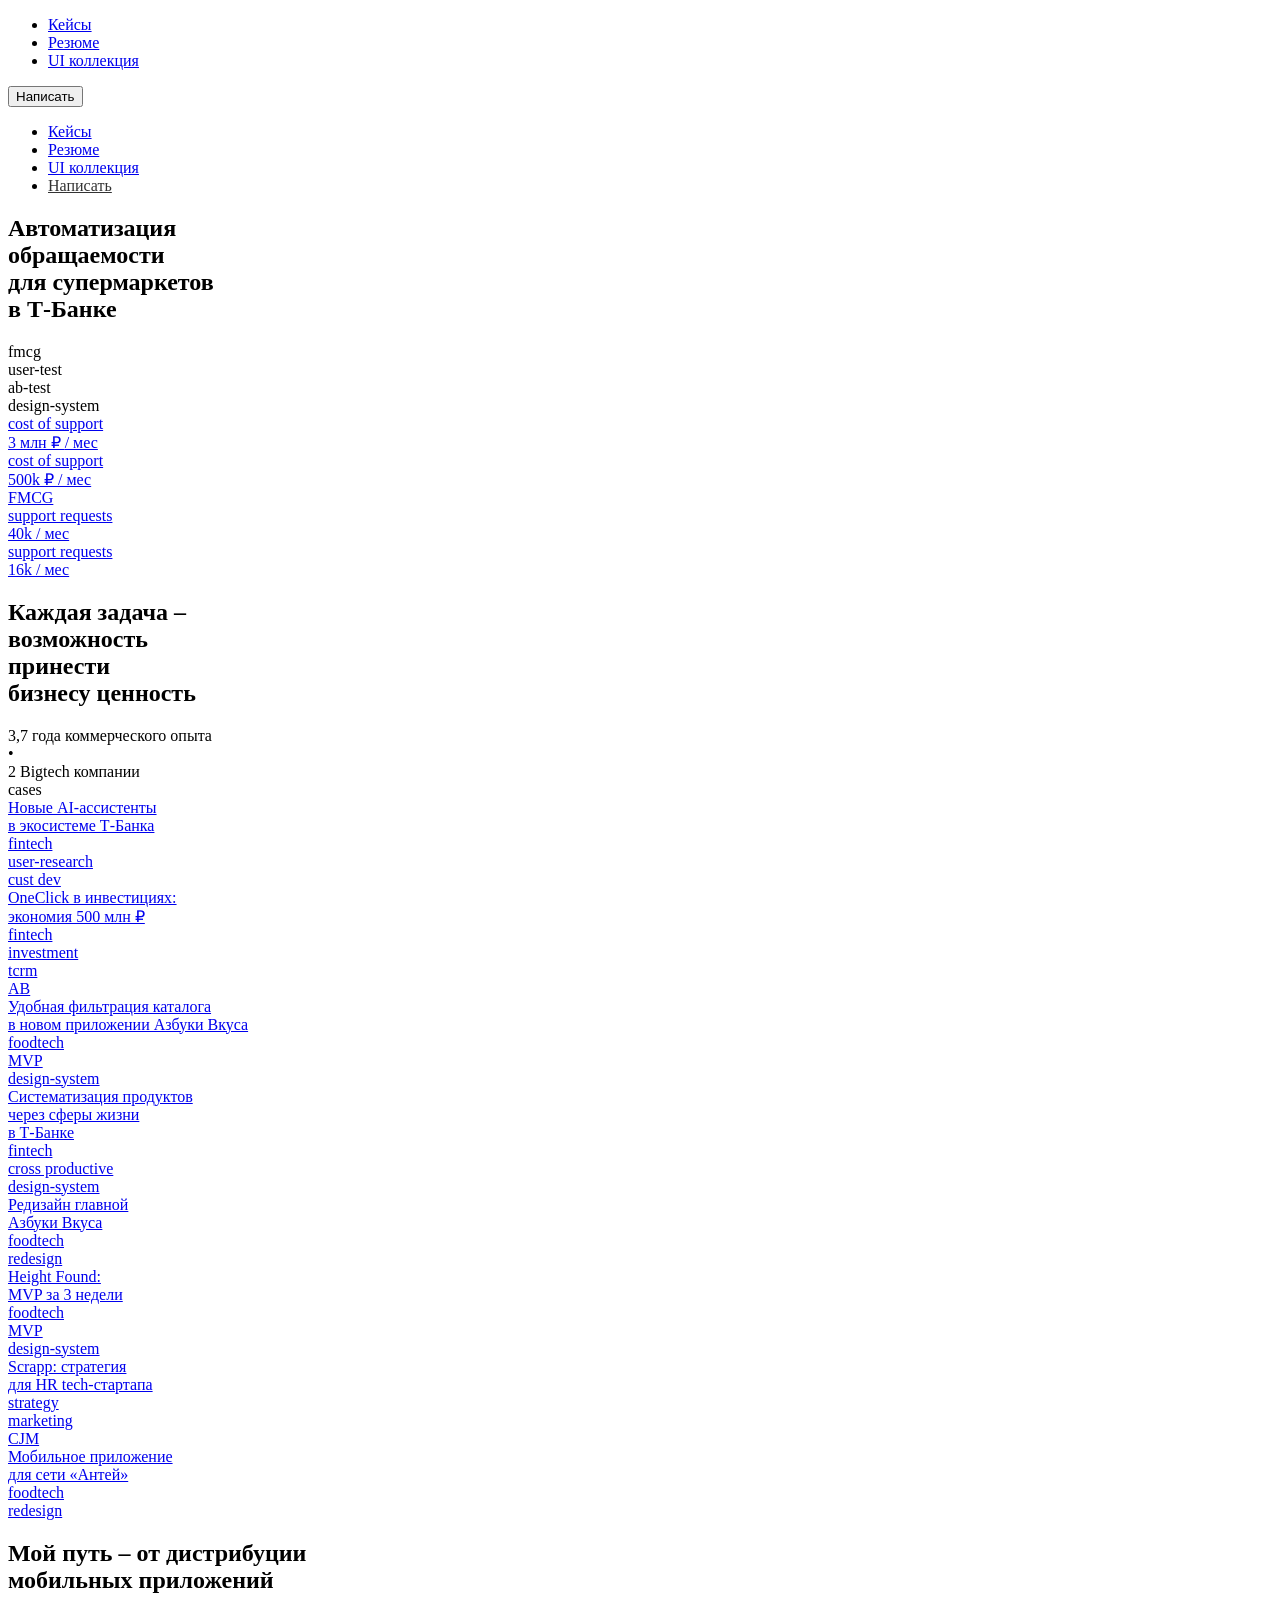
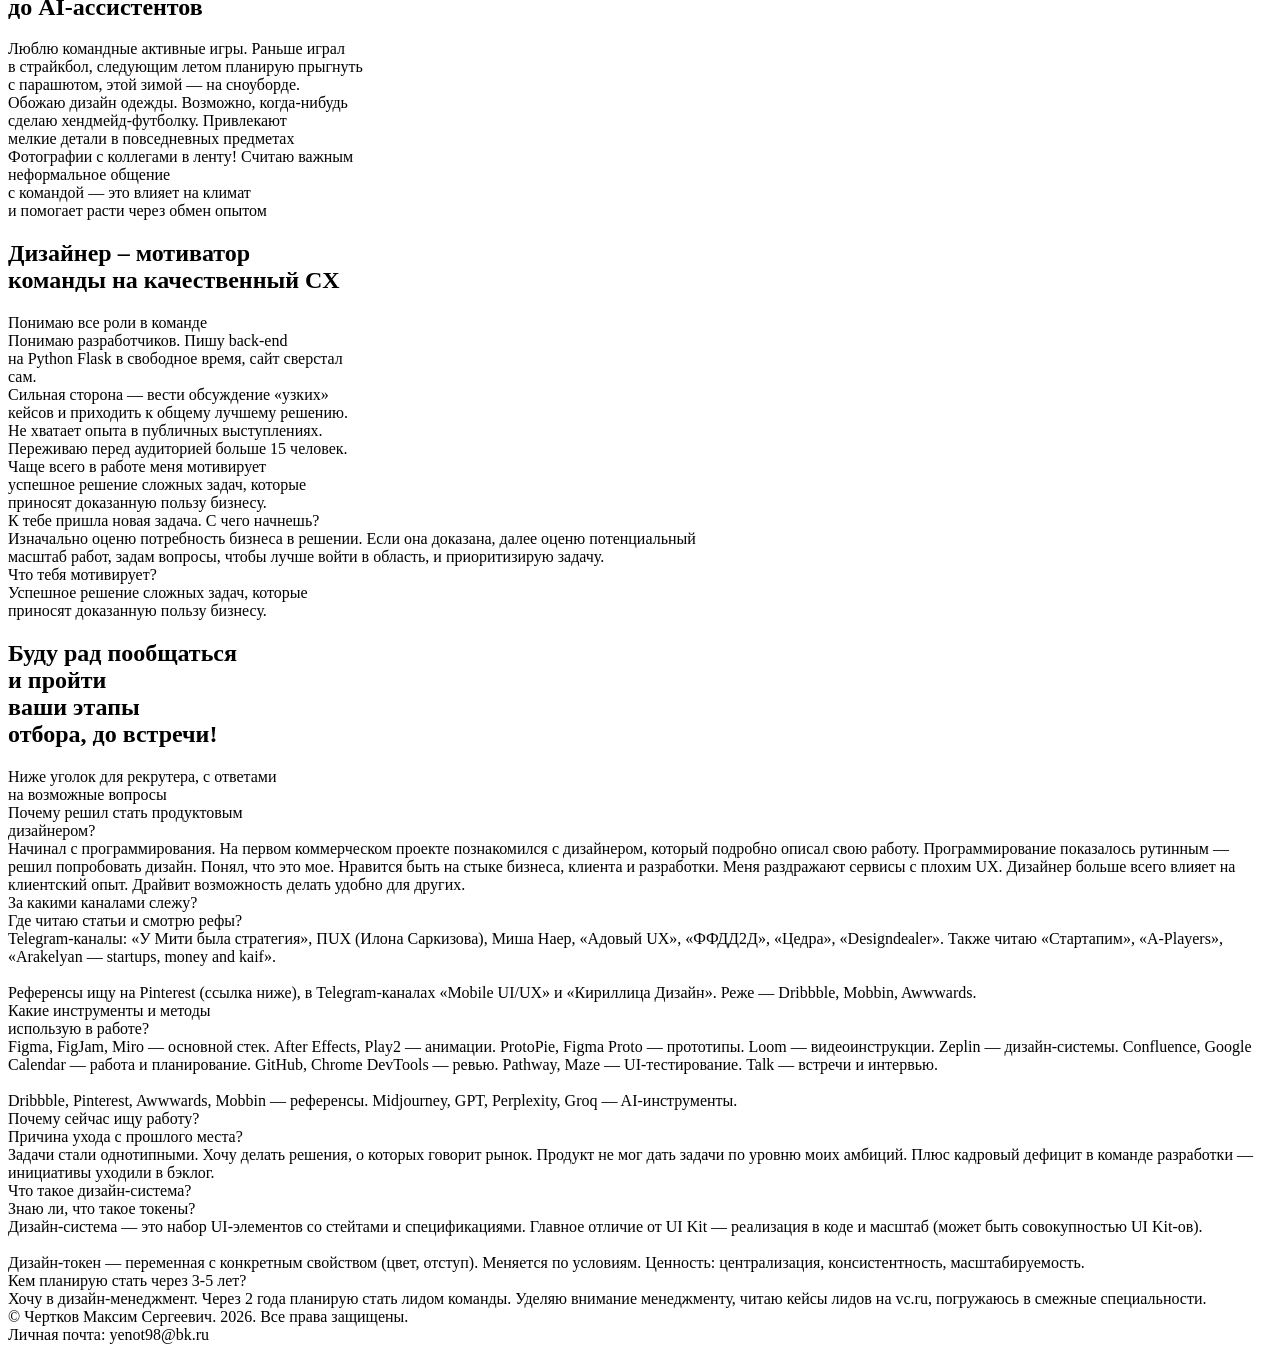
==== index.html @ efc28cff "Add index.html" ====
<!DOCTYPE html>
<html lang="ru">
<head>
    <meta charset="UTF-8" />
    <meta name="viewport" content="width=device-width, initial-scale=1.0">
    <meta http-equiv="X-UA-Compatible" content="IE=edge">
    
    <!-- Primary Meta Tags -->
    <title>Чертков Максим — Продуктовый дизайнер | Портфолио</title>
    <meta name="title" content="Чертков Максим — Продуктовый дизайнер | Портфолио">
    <meta name="description" content="Портфолио продуктового дизайнера Максима Черткова. 3,7 года опыта в Bigtech. Кейсы: автоматизация, AI-ассистенты, дизайн-системы.">
    <meta name="keywords" content="продуктовый дизайнер, UX дизайн, UI дизайн, портфолио дизайнера, дизайн-системы, user experience, user interface">
    <meta name="author" content="Chertkov Maksim">
    <meta name="robots" content="index, follow">
    <meta name="language" content="Russian">
    
    <!-- Open Graph / Facebook -->
    <meta property="og:type" content="website">
    <meta property="og:url" content="https://chertkov.site/">
    <meta property="og:title" content="Чертков Максим — Продуктовый дизайнер | Портфолио">
    <meta property="og:description" content="Портфолио продуктового дизайнера Максима Черткова. 3,7 года опыта в Bigtech.">
    <meta property="og:image" content="https://chertkov.site/images/miscs/og-image.png">
    <meta property="og:locale" content="ru_RU">
    
    <!-- Twitter -->
    <meta name="twitter:card" content="summary_large_image">
    <meta name="twitter:url" content="https://chertkov.site/">
    <meta name="twitter:title" content="Чертков Максим — Продуктовый дизайнер | Портфолио">
    <meta name="twitter:description" content="Портфолио продуктового дизайнера Максима Черткова. 3,7 года опыта в Bigtech.">
    <meta name="twitter:image" content="https://chertkov.site/images/miscs/og-image.png">
    
    <!-- Preconnect для внешних ресурсов -->
    <link rel="preconnect" href="https://t.me">
    <link rel="preconnect" href="https://www.figma.com">
    <link rel="dns-prefetch" href="https://t.me">
    <link rel="dns-prefetch" href="https://www.figma.com">
    
    <!-- Preload критических ресурсов -->
    <link rel="preload" href="styles/styles.css" as="style">
    <link rel="preload" href="SF Pro Display/SFProDisplay-Regular.woff2" as="font" type="font/woff2" crossorigin>
    <link rel="preload" href="SF Pro Display/SFProDisplay-Medium.woff2" as="font" type="font/woff2" crossorigin>
    
    <!-- Stylesheet -->
    <link rel="stylesheet" href="styles/styles.css" />
    
    <!-- Favicon -->
    <link rel="icon" href="images/miscs/favicon.png" type="image/x-icon">
    <link rel="apple-touch-icon" href="images/miscs/favicon.png">
</head>
<body>
    <header class="header" role="banner">
        <a href="index.html" aria-label="Главная страница">
            <div class="header__logo" aria-hidden="true"></div>
        </a>
        <nav role="navigation">
            <ul>
                <li><a href="#cases-yrk">Кейсы</a></li>
                <li><a href="CV | Chertkov Maksim.pdf" target="_blank" rel="noopener noreferrer">Резюме</a></li>
                <li><a href="ui-collection.html" target="_blank" rel="noopener noreferrer">UI коллекция</a></li>
            </ul>
        </nav>
        <a href="https://t.me/aeriaal" target="_blank" rel="noopener noreferrer">
            <button class="header__button" type="button">Написать</button>
        </a>
    </header>

    <div class="header-mobile__logo" aria-hidden="true"></div>
    <nav class="header-mobile" role="navigation" aria-label="Мобильная навигация">
        <ul>
            <li><a href="#cases-yrk">Кейсы</a></li>
            <li><a href="CV | Chertkov Maksim.pdf" target="_blank" rel="noopener noreferrer">Резюме</a></li>
            <li><a href="ui-collection.html" target="_blank" rel="noopener noreferrer">UI коллекция</a></li>
            <li><a href="https://t.me/aeriaal" style="color: #333333;" target="_blank" rel="noopener noreferrer">Написать</a></li>
        </ul>
    </nav>

    <section class="super-case" aria-labelledby="super-case-title">
        <h1 class="super-case__h1" id="super-case-title" style="scrollbar-width: none;">Автоматизация<br class="br-mobile"> обращаемости<br>для супермаркетов<br class="br-mobile"> в Т-Банке</h1>
        <div class="super-case__badges" role="list" aria-label="Технологии проекта">
            <div class="badges__big-badge" role="listitem">fmcg</div>
            <div class="badges__big-badge" role="listitem">user-test</div>
            <div class="badges__big-badge" role="listitem">ab-test</div>
            <div class="badges__big-badge" role="listitem">design-system</div>
        </div>
        <a href="https://www.figma.com/design/KCujpffInCdeiQayvQubmv/%D0%90%D0%B2%D1%82%D0%BE%D0%BC%D0%B0%D1%82%D0%B8%D0%B7%D0%B0%D1%86%D0%B8%D1%8F-%D0%BE%D0%B1%D1%80%D0%B0%D1%89%D0%B0%D0%B5%D0%BC%D0%BE%D1%81%D1%82%D0%B8-%D0%B2-%D0%A2-%D0%91%D0%B0%D0%BD%D0%BA%D0%B5?node-id=1-2&p=f&t=GmKqMDkUAeqBpDw7-0" target="_blank" rel="noopener noreferrer" aria-label="Открыть кейс в Figma">
        <div class="super-case__container">
            <!-- Это легаси код контента контейнера -->
             <div class="big-metrics__container">
                    <div class="big-metrics__line">
                        <div class="big-metrics__metric">
                            <div class="big-metrics__subtitle">cost of support</div>
                            <div class="big-metrics__title">3 млн ₽ <span class="text-secondary">/ мес</span></div>
                        </div>
                        <div class="big-metrics__lineEffect"></div>
                        <div class="big-metrics__metric">
                            <div class="big-metrics__subtitle">cost of support</div>
                            <div class="big-metrics__title">500k ₽ <span class="text-secondary">/ мес</span></div>
                        </div>
                    </div>
                    <div class="big-background__effect">FMCG</div>
                    <div class="big-background__image"></div>
                    <div class="big-background__handImage"></div>
                    <div class="big-metrics__line metrics-line__second">
                        <div class="big-metrics__metric">
                            <div class="big-metrics__subtitle">support requests</div>
                            <div class="big-metrics__title">40k <span class="text-secondary">/ мес</span></div>
                        </div>
                        <div class="big-metrics__lineEffect"></div>
                        <div class="big-metrics__metric">
                            <div class="big-metrics__subtitle">support requests</div>
                            <div class="big-metrics__title">16k <span class="text-secondary">/ мес</span></div>
                        </div>
                    </div>
                </div>
            <!-- Конец -->
        </div>
        </a>
    </section>

    <section class="cases" id="cases-yrk" aria-labelledby="cases-title">
        <div class="cases__header-block">
            <h2 class="cases__title" id="cases-title"><span class="text-secondary">Каждая задача – </span><br class="br-mobile">возможность<br class="br-desctop"> принести<br class="br-mobile"> бизнесу ценность</h2>
            <div class="cases-subtitle">

                <div class="cases-subtitle__item">3,7 года <span class="text-secondary">коммерческого опыта</span></div>
                <div class="cases-subtitle__item">•</div>
                <div class="cases-subtitle__item">2 Bigtech <span class="text-secondary">компании</span></div>
            
            </div>
        </div>
        <div class="cases-effect__linear"></div>
        <div class="cases-effect__bgText">cases</div>
        <div class="cases-body">
            <div class="cases-body__line">

                <a class="cases-body__case-big" href="https://www.figma.com/design/ICjx0DGqn7RsyfotsVKCfq/%D0%98%D0%BD%D0%B2%D0%B5%D1%81%D1%82-%D0%B0%D1%81%D1%81%D0%B8%D1%81%D1%82%D0%B5%D0%BD%D1%82?node-id=19012-30903&p=f&t=dNmxxX5yrKZt4307-0" target="_blank" rel="noopener noreferrer" aria-label="Кейс: AI-ассистенты в Т-Банке">
                    <div class="case__hover-indicator"><div class="hover-indicator__icon"></div></div>
                    <div class="case-big__logo"><div class="tbank"></div></div>
                    <div class="case__header">Новые AI-ассистенты<br class="br-desctop">в экосистеме Т-Банка</div>
                    <div class="case__badges">
                        <div class="badge-small">fintech</div>
                        <div class="badge-small br-desctop">user-research</div>
                        <div class="badge-small">cust dev</div>
                    </div>
                    <div class="case-big__image-container">
                        <div class="image-container__big-image ai-case__big"></div>
                        <div class="image-container__small-image ai-case__small"></div>
                    </div>
                </a>

                <a class="cases-body__case" href="https://www.figma.com/design/UN7pP7EdiRzH21bJnFbNAM/OneClick-%D0%B2-%D0%B8%D0%BD%D0%B2%D0%B5%D1%81%D1%82%D0%B8%D1%86%D0%B8%D1%8F%D1%85?node-id=1322-32704" target="_blank" rel="noopener noreferrer" aria-label="Кейс: OneClick в инвестициях">
                    <div class="case__hover-indicator"><div class="hover-indicator__icon"></div></div>
                    <div class="case__logo"><div class="tbank"></div></div>
                    <div class="case__header">OneClick в инвестициях:<br>экономия 500 млн ₽</div>
                    <div class="case__badges">
                        <div class="badge-small">fintech</div>
                        <div class="badge-small">investment</div>
                        <div class="badge-small">tcrm</div>
                        <div class="badge-small">AB</div>
                    </div>
                        <div class="case-small__image-container">
                        <div class="image-container__small-image tbank-case__invest"></div>
                    </div>
                </a>

            </div>
            <div class="cases-body__line">

                <a class="cases-body__case" href="https://www.figma.com/design/W7fGTZKTos5TqdUc1oaD5k/New-Catalog_App--Copy-?node-id=0-1" target="_blank" rel="noopener noreferrer" aria-label="Кейс: Фильтрация каталога Азбуки Вкуса">
                    <div class="case__hover-indicator"><div class="hover-indicator__icon"></div></div>
                    <div class="case__logo"><div class="av"></div></div>
                    <div class="case__header">Удобная фильтрация каталога<br>в новом приложении Азбуки Вкуса</div>
                    <div class="case__badges">
                        <div class="badge-small">foodtech</div>
                        <div class="badge-small">MVP</div>
                        <div class="badge-small">design-system</div>
                    </div>
                    <div class="case-small__image-container">
                        <div class="image-container__small-image av-case__search"></div>
                    </div>
                </a>

                <a class="cases-body__case-big" href="https://www.figma.com/design/QPvCamf5xvJPVrcACdlwgg/%D0%A1%D1%84%D0%B5%D1%80%D1%83%D1%88%D0%BA%D0%B8--Copy-?t=u4ud2EW6M83AxPr1-0" target="_blank" rel="noopener noreferrer" aria-label="Кейс: Сферы жизни в Т-Банке">
                    <div class="case__hover-indicator"><div class="hover-indicator__icon"></div></div>
                    <div class="case-big__logo"><div class="tbank"></div></div>
                    <div class="case__header">Систематизация продуктов<br class="br-desctop"> через сферы жизни<br class="br-mobile"> в Т-Банке</div>
                    <div class="case__badges">
                        <div class="badge-small">fintech</div>
                        <div class="badge-small">cross productive</div>
                        <div class="badge-small">design-system</div>
                    </div>
                    <div class="case-big__image-container">
                        <div class="image-container__big-image tbank-case__sfera-big"></div>
                        <div class="image-container__small-image tbank-case__sfera-small"></div>
                    </div>
                </a>

            </div>
            <div class="cases-body__line">

                <a class="cases-body__case-big" href="https://www.figma.com/design/aEV4C20JSOeiNtMLxMViyZ/%D0%90%D0%B7%D0%B1%D1%83%D0%BA%D0%B0-%D0%92%D0%BA%D1%83%D1%81%D0%B0--%D0%93%D0%BB%D0%B0%D0%B2%D0%BD%D0%B0%D1%8F--AIC-?node-id=246-1444&p=f&t=DRpE9jeAedG07G2L-0" target="_blank" rel="noopener noreferrer" aria-label="Кейс: Редизайн главной Азбуки Вкуса">
                    <div class="case__hover-indicator"><div class="hover-indicator__icon"></div></div>
                    <div class="case-big__logo"><div class="av"></div></div>
                    <div class="case__header">Редизайн главной<br class="br-desctop"> Азбуки Вкуса</div>
                    <div class="case__badges">
                        <div class="badge-small">foodtech</div>
                        <div class="badge-small">redesign</div>
                    </div>
                    <div class="case-big__image-container">
                        <div class="image-container__big-image av-case__aic-big"></div>
                        <div class="image-container__small-image av-case__aic-small"></div>
                    </div>
                </a>

                <a class="cases-body__case" href="https://www.figma.com/design/CjIYLXPFWnse0NgfbRVBa5/Height-Found-%D0%B4%D0%BB%D1%8F-%D0%B4%D0%B5%D0%BC%D0%BE%D0%BD%D1%81%D1%82%D1%80%D0%B0%D1%86%D0%B8%D0%B8?node-id=0-1&p=f" target="_blank" rel="noopener noreferrer" aria-label="Кейс: Height Found">
                    <div class="case__hover-indicator"><div class="hover-indicator__icon"></div></div>
                    <div class="case__logo"><div class="hf"></div></div>
                    <div class="case__header">Height Found:<br>MVP за 3 недели</div>
                    <div class="case__badges">
                        <div class="badge-small">foodtech</div>
                        <div class="badge-small">MVP</div>
                        <div class="badge-small">design-system</div>
                    </div>
                    <div class="case-small__image-container">
                        <div class="image-container__small-image hf-case__image"></div>
                    </div>
                </a>
            </div>
            <div class="cases-body__line">

                <a class="cases-body__case" href="in-progress.html">
                    <div class="case__hover-indicator"><div class="hover-indicator__icon"></div></div>
                    <div class="case-hover__effect case__scrapp-effect"></div>
                    <div class="case__logo"><div class="scrapp"></div></div>
                    <div class="case__header">Scrapp: стратегия<br>для HR tech-стартапа</div>
                    <div class="case__badges">
                        <div class="badge-small">strategy</div>
                        <div class="badge-small">marketing</div>
                        <div class="badge-small">CJM</div>
                    </div>
                    <div class="case-small__image-container">
                        <div class="image-container__small-image scrapp-case__image"></div>
                    </div>
                </a>

                <a class="cases-body__case-big" href="https://www.figma.com/design/Sk0VioPvL8WB9zYcSYWwPo/Antey?node-id=611-982&p=f&t=4MrS1qBLnCvEFR3j-0" target="_blank" rel="noopener noreferrer" aria-label="Кейс: Антей">
                    <div class="case__hover-indicator"><div class="hover-indicator__icon"></div></div>
                    <div class="case-big__logo"><div class="antey"></div></div>
                    <div class="case__header">Мобильное приложение<br class="br-desctop"> для сети «Антей»</div>
                    <div class="case__badges">
                        <div class="badge-small">foodtech</div>
                        <div class="badge-small">redesign</div>
                    </div>
                    <div class="case-big__image-container">
                        <div class="image-container__big-image antey-case__image-big"></div>
                        <div class="image-container__small-image antey-case__image-small"></div>
                    </div>
                </a>

            </div>

        </div>
    </section>

    <section class="about" aria-labelledby="about-title">
    <h2 class="about-h1" id="about-title"><span class="text-secondary">Мой путь – </span>от дистрибуции<br>мобильных приложений <br>до AI-ассистентов</h2>
    
    <div class="about-block-first">
        <div class="about-block__cards">
            <div class="cards__card strikeball"></div>
            <div class="cards__card cerling"></div>
        </div>
        <div class="about-block__comment">
            <div class="comment__misc first"></div>
            <div class="comment__text" id="comment-first"><span class="text-secondary">Люблю</span> командные активные игры. Раньше играл<br>в страйкбол, <span class="text-secondary">следующим летом</span> планирую прыгнуть<br>с парашютом, <span class="text-secondary">этой зимой</span> — на сноуборде.</div>
        </div>
    </div>

    <div class="about__block-second">
        <div class="about-block__cards" id="cards-block__second">
            <div class="cards__card perch"></div>
            <div class="cards__card tishka"></div>
            <div class="cards__card shlem"></div>
        </div>
        <div class="about-block__comment">
            <div class="comment__misc second"></div>
            <div class="comment__text" id="comment-second"><span class="text-secondary">Обожаю</span> дизайн одежды. Возможно, когда-нибудь<br>сделаю хендмейд-футболку. Привлекают<br>мелкие детали <span class="text-secondary">в повседневных предметах</span></div>
        </div>
    </div>

    <div class="about__block-third">
        <div class="about-block__cards" id="cards-block__third">
            <div class="cards__card office-mafia"></div>
            <div class="cards__card me"></div>
            <div class="cards__card winter"></div>
            <div class="cards__smile-misc"></div>
        </div>
        <div class="about-block__comment">
            <div class="comment__misc third"></div>
            <div class="comment__text" id="comment-third">Фотографии с коллегами в ленту! Считаю важным<br class="br-mobile"> неформальное общение<br class="br-desctop"> с командой — это влияет на климат<br>и помогает <span class="text-secondary">расти через обмен опытом</span></div>
        </div>
    </div>
    </section>
    <section class="skills" aria-labelledby="skills-title">
        <div class="skills__header-block">
            <h2 class="skills__h1" id="skills-title"><span class="text-secondary">Дизайнер – </span>мотиватор<br class="br-mobile"> команды на качественный CX</h2>
            <div class="skills__subtitle">Понимаю все роли в команде</div>
        </div>

        <div class="skills__body">
            <div class="skills__body-line" id="skills__top-line">

                <div class="body-line__card">
                    <div class="card__skill-image skill-develop"></div>
                    <div class="card__skill-text">Понимаю разработчиков. Пишу back-end<br>на Python Flask в свободное время, сайт сверстал<br>сам.</div>
                </div>
                <div class="body-line__card">
                    <div class="card__skill-image skill-plus"></div>
                    <div class="card__skill-text">Сильная сторона — вести обсуждение «узких»<br>кейсов и приходить к общему лучшему решению.</div>
                </div>
                <div class="body-line__card">
                    <div class="card__skill-image skill-minus"></div>
                    <div class="card__skill-text">Не хватает опыта в публичных выступлениях.<br>Переживаю перед аудиторией больше 15 человек.</div>
                </div>
                <div class="body-line__card br-mobile">
                    <div class="card__skill-image skill-motivation"></div>
                    <div class="card__skill-text">Чаще всего в работе меня мотивирует<br>успешное решение сложных задач, которые<br>приносят доказанную пользу бизнесу.</div>
                </div>

            </div>
            <div class="skills__body-line" style="overflow: hidden;">

                <div class="body-line__card skills-card__big">
                    <div class="card__skill-image skill-dd"></div>
                    <div class="card__skill-title">К тебе пришла новая задача. С чего начнешь?</div>
                    <div class="card__skill-text">Изначально оценю потребность бизнеса в решении. Если она доказана, далее оценю потенциальный<br>масштаб работ, задам вопросы, чтобы лучше войти в область, и приоритизирую задачу.</div>
                </div>
                <div class="body-line__card br-desctop">
                    <div class="card__skill-image skill-motivation"></div>
                    <div class="card__skill-title">Что тебя мотивирует?</div>
                    <div class="card__skill-text">Успешное решение сложных задач, которые<br>приносят доказанную пользу бизнесу.</div>
                </div>

            </div>
        </div>
    </section>
    <section class="faq" aria-labelledby="faq-title">
        <h2 class="faq__h1" id="faq-title">Буду рад пообщаться<br class="br-mobile"> и пройти <br class="br-desctop">ваши этапы <br class="br-mobile">отбора, до встречи!</h2>
        <div class="faq__subtitle">Ниже уголок для рекрутера, с ответами<br class="br-mobile"> на возможные вопросы</div>

        <div class="faq__item">
            <div class="faq__question">
                <span class="faq__title">Почему решил стать продуктовым<br class="br-mobile"> дизайнером?</span>
                <span class="faq__icon"></span>
            </div>
            <div class="faq__answer">
                    Начинал с программирования. На первом коммерческом проекте познакомился с дизайнером, который подробно описал свою работу. Программирование показалось рутинным — решил попробовать дизайн. Понял, что это мое. Нравится быть на стыке бизнеса, клиента и разработки. Меня раздражают сервисы с плохим UX. Дизайнер больше всего влияет на клиентский опыт. Драйвит возможность делать удобно для других.
            </div>
        </div>
        
        <div class="faq__item">
            <div class="faq__question">
                <span class="faq__title">За какими каналами слежу?<br class="br-mobile"> Где читаю статьи и смотрю рефы?</span>
                <span class="faq__icon"></span>
            </div>
            <div class="faq__answer">
                    Telegram-каналы: «У Мити была стратегия», ПUX (Илона Саркизова), Миша Наер, «Адовый UX», «ФФДД2Д», «Цедра», «Designdealer». Также читаю «Стартапим», «A-Players», «Arakelyan — startups, money and kaif».<br><br>Референсы ищу на Pinterest (ссылка ниже), в Telegram-каналах «Mobile UI/UX» и «Кириллица Дизайн». Реже — Dribbble, Mobbin, Awwwards.
            </div>
        </div>

        <div class="faq__item">
            <div class="faq__question">
                <span class="faq__title">Какие инструменты и методы<br class="br-mobile"> использую в работе?</span>
                <span class="faq__icon"></span>
            </div>
            <div class="faq__answer">
                    Figma, FigJam, Miro — основной стек. After Effects, Play2 — анимации. ProtoPie, Figma Proto — прототипы. Loom — видеоинструкции. Zeplin — дизайн-системы. Confluence, Google Calendar — работа и планирование. GitHub, Chrome DevTools — ревью. Pathway, Maze — UI-тестирование. Talk — встречи и интервью.<br><br>Dribbble, Pinterest, Awwwards, Mobbin — референсы. Midjourney, GPT, Perplexity, Groq — AI-инструменты.
            </div>
        </div>

        <div class="faq__item">
            <div class="faq__question">
                <span class="faq__title">Почему сейчас ищу работу?<br class="br-mobile"> Причина ухода с прошлого места?</span>
                <span class="faq__icon"></span>
            </div>
            <div class="faq__answer">
                   Задачи стали однотипными. Хочу делать решения, о которых говорит рынок. Продукт не мог дать задачи по уровню моих амбиций. Плюс кадровый дефицит в команде разработки — инициативы уходили в бэклог.
            </div>
        </div>

        <div class="faq__item">
            <div class="faq__question">
                <span class="faq__title">Что такое дизайн-система?<br class="br-mobile"> Знаю ли, что такое токены?</span>
                <span class="faq__icon"></span>
            </div>
            <div class="faq__answer">
                    Дизайн-система — это набор UI-элементов со стейтами и спецификациями. Главное отличие от UI Kit — реализация в коде и масштаб (может быть совокупностью UI Kit-ов).<br><br>Дизайн-токен — переменная с конкретным свойством (цвет, отступ). Меняется по условиям. Ценность: централизация, консистентность, масштабируемость.
            </div>
        </div>

        <div class="faq__item">
            <div class="faq__question">
                <span class="faq__title">Кем планирую стать через 3-5 лет?<br class="br-mobile"> </span>
                <span class="faq__icon"></span>
            </div>
            <div class="faq__answer">
                    Хочу в дизайн-менеджмент. Через 2 года планирую стать лидом команды. Уделяю внимание менеджменту, читаю кейсы лидов на vc.ru, погружаюсь в смежные специальности.
            </div>
        </div>

    </section>
    <footer>
        <nav class="nets-line" aria-label="Социальные сети">
            <a class="nets-item hover-tg" href="https://t.me/aeriaal" target="_blank" rel="noopener noreferrer" aria-label="Telegram">
                <div class="nets-item__icon telegram" aria-hidden="true"></div>
            </a>
            <a class="nets-item hover-pin" href="https://ru.pinterest.com/maxchertkov2003/" target="_blank" rel="noopener noreferrer" aria-label="Pinterest">
                <div class="nets-item__icon pinterest" aria-hidden="true"></div>
            </a>
            <a class="nets-item hover-be" href="https://www.behance.net/aeriaal" target="_blank" rel="noopener noreferrer" aria-label="Behance">
                <div class="nets-item__icon behance" aria-hidden="true"></div>
            </a>
            <a class="nets-item hover-drib" href="https://dribbble.com/Aeriaal" target="_blank" rel="noopener noreferrer" aria-label="Dribbble">
                <div class="nets-item__icon dribble" aria-hidden="true"></div>
            </a>
        </nav>
        <div class="footer-text">© Чертков Максим Сергеевич. 2026. Все права защищены.<br class="br-mobile"> Личная почта: yenot98@bk.ru</div>
    </footer>
    <script src="scss-files/script.js" defer></script>
</body>
</html>
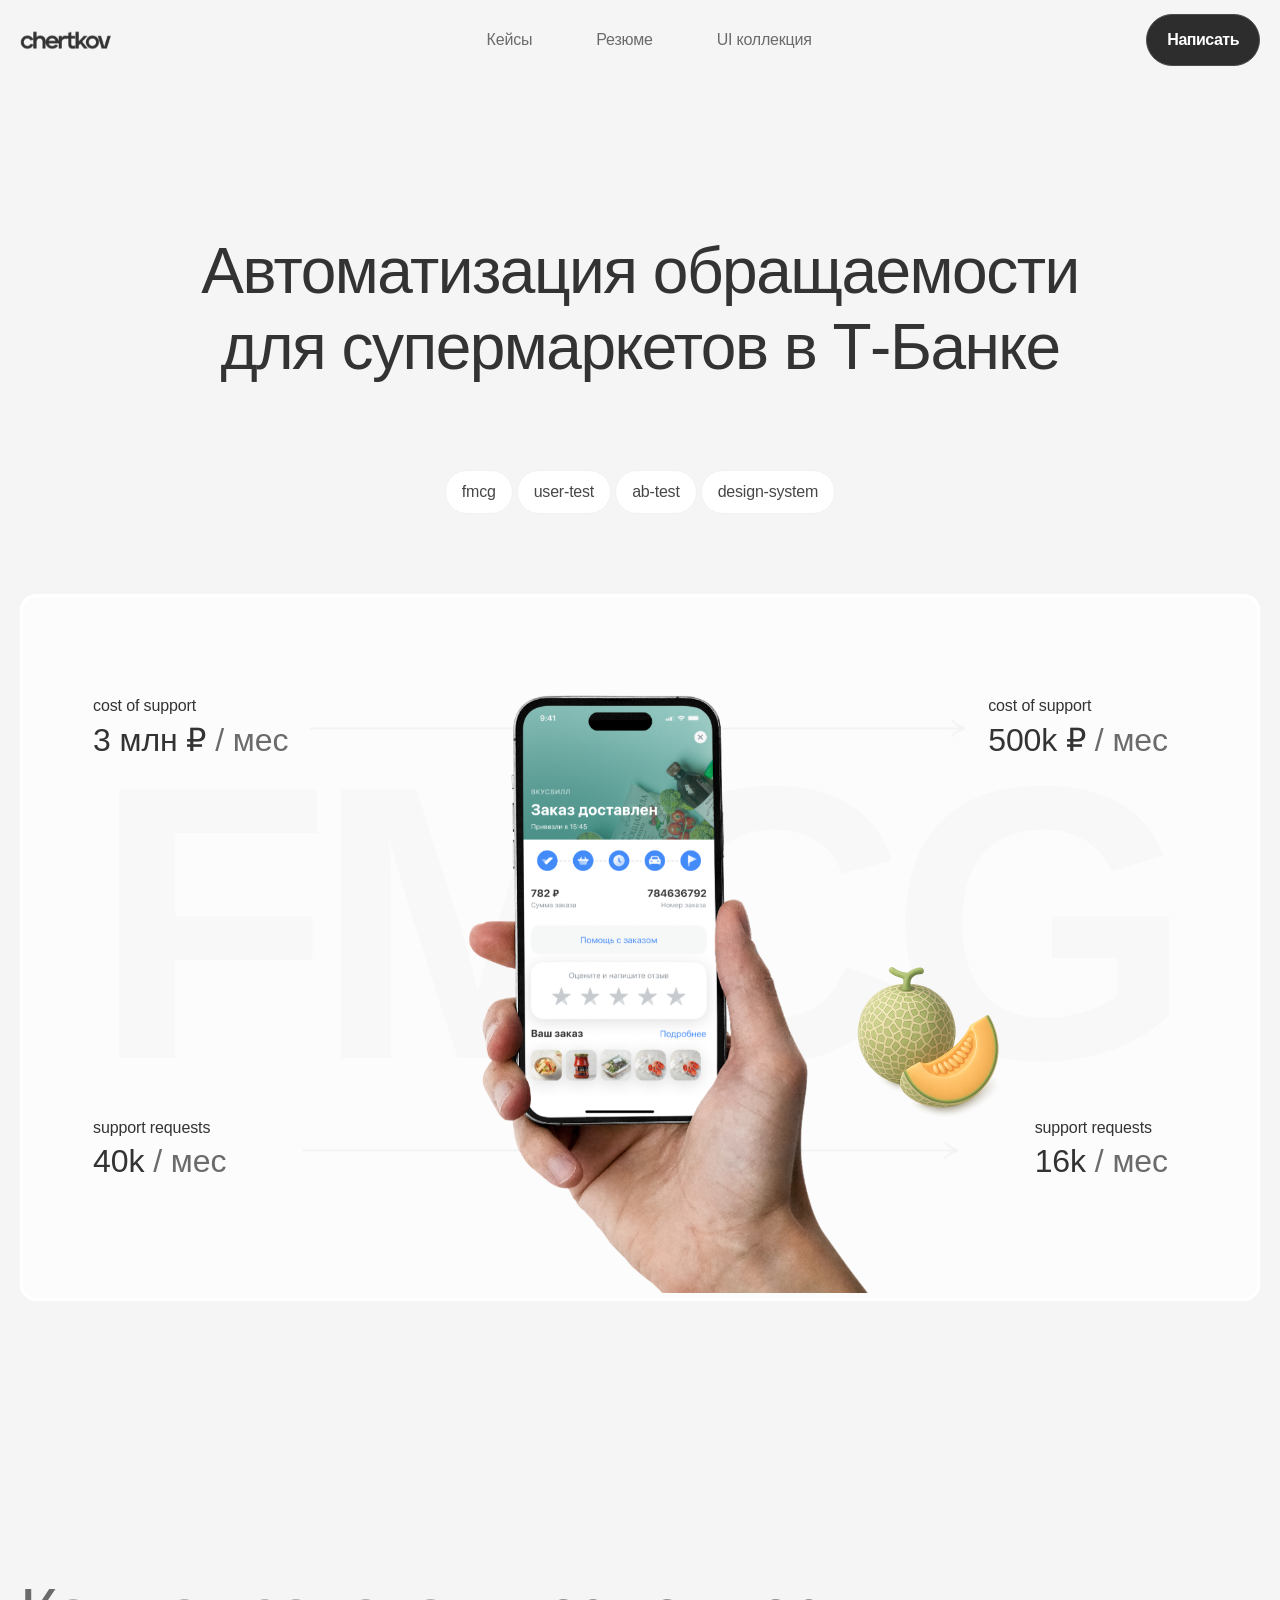
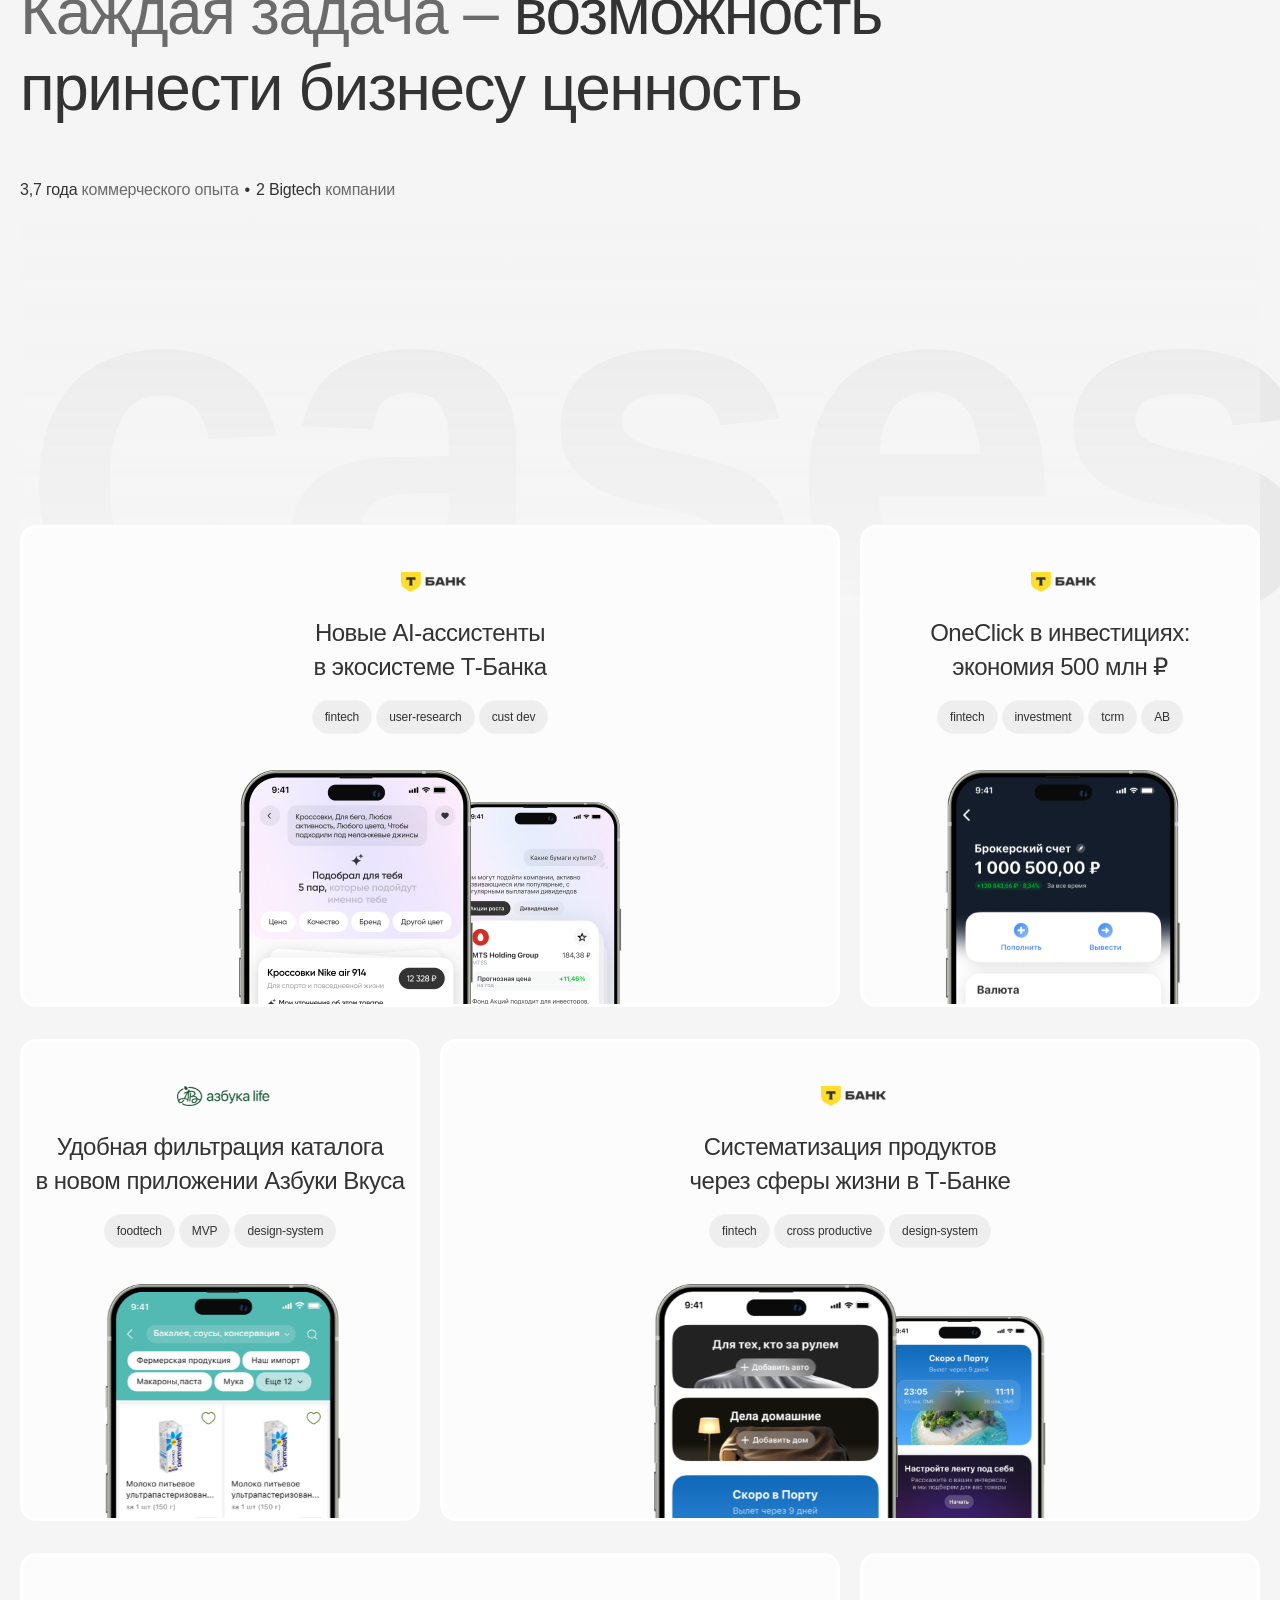
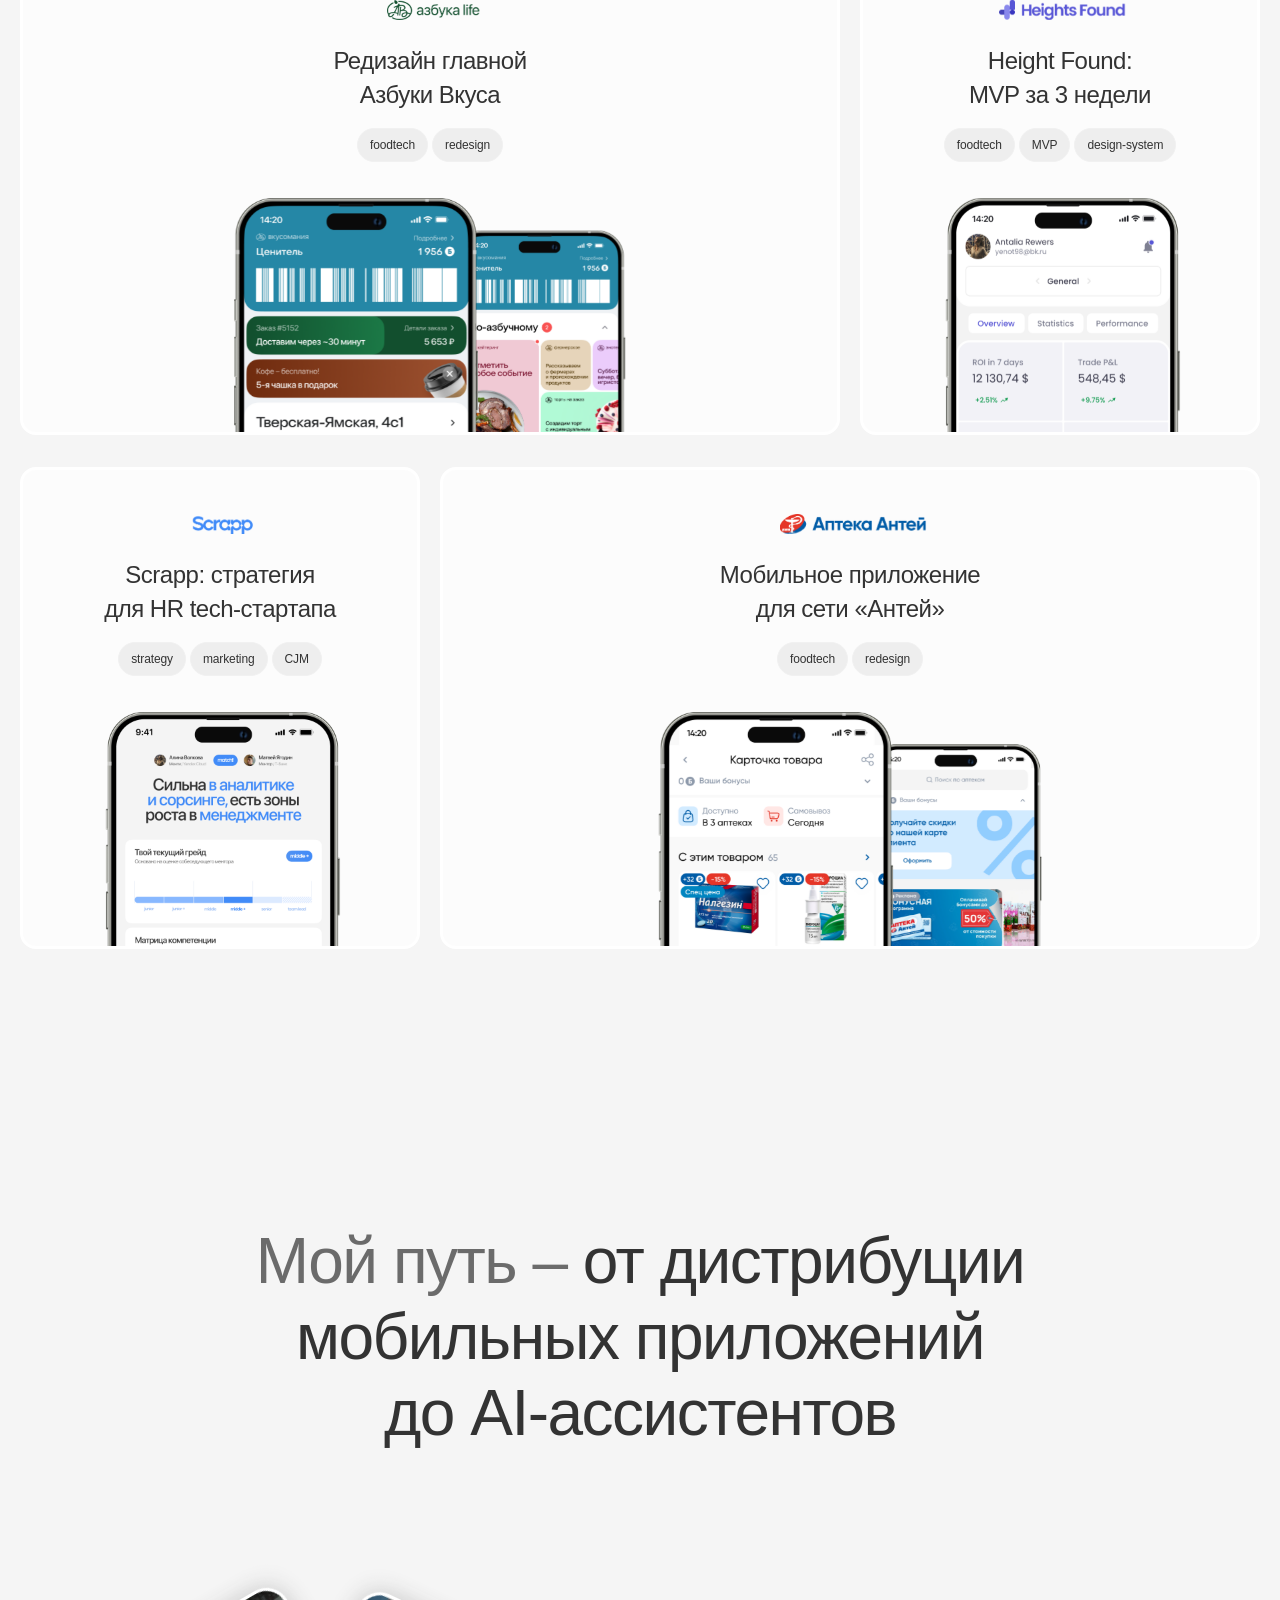
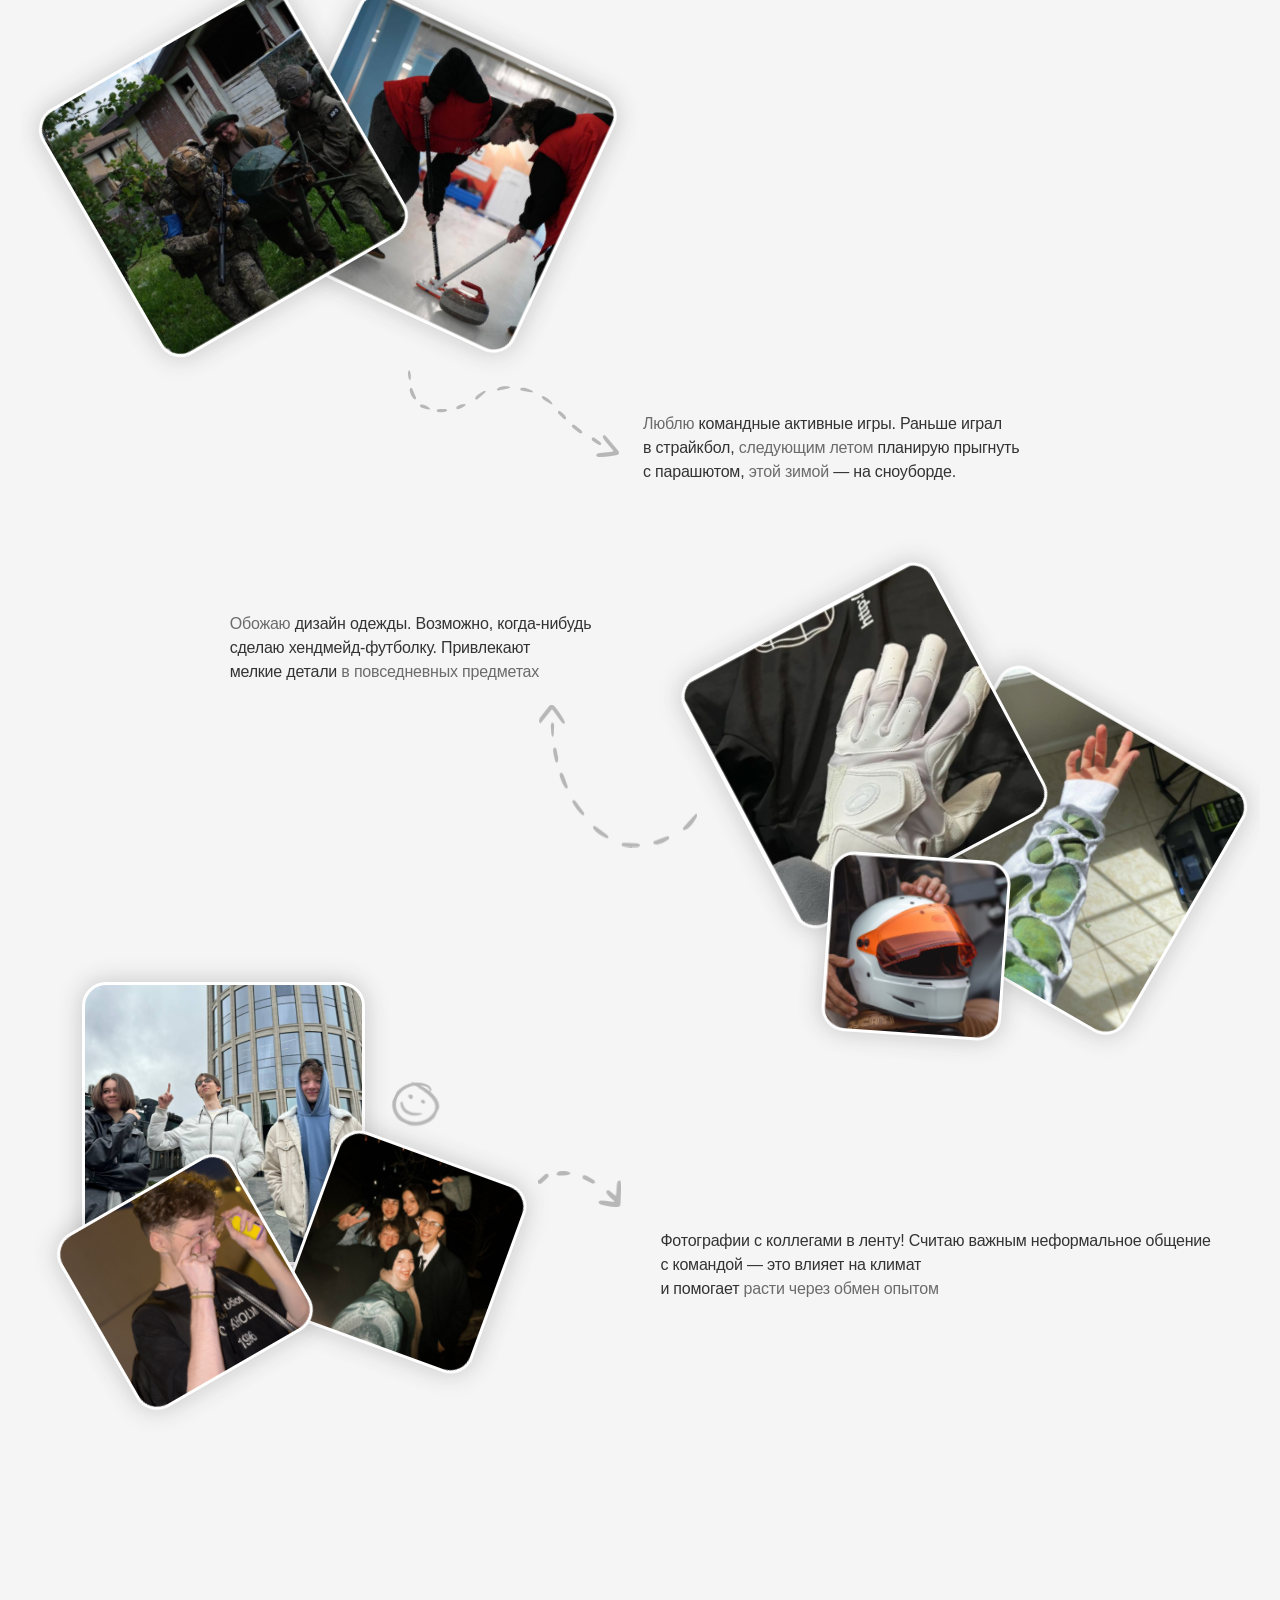
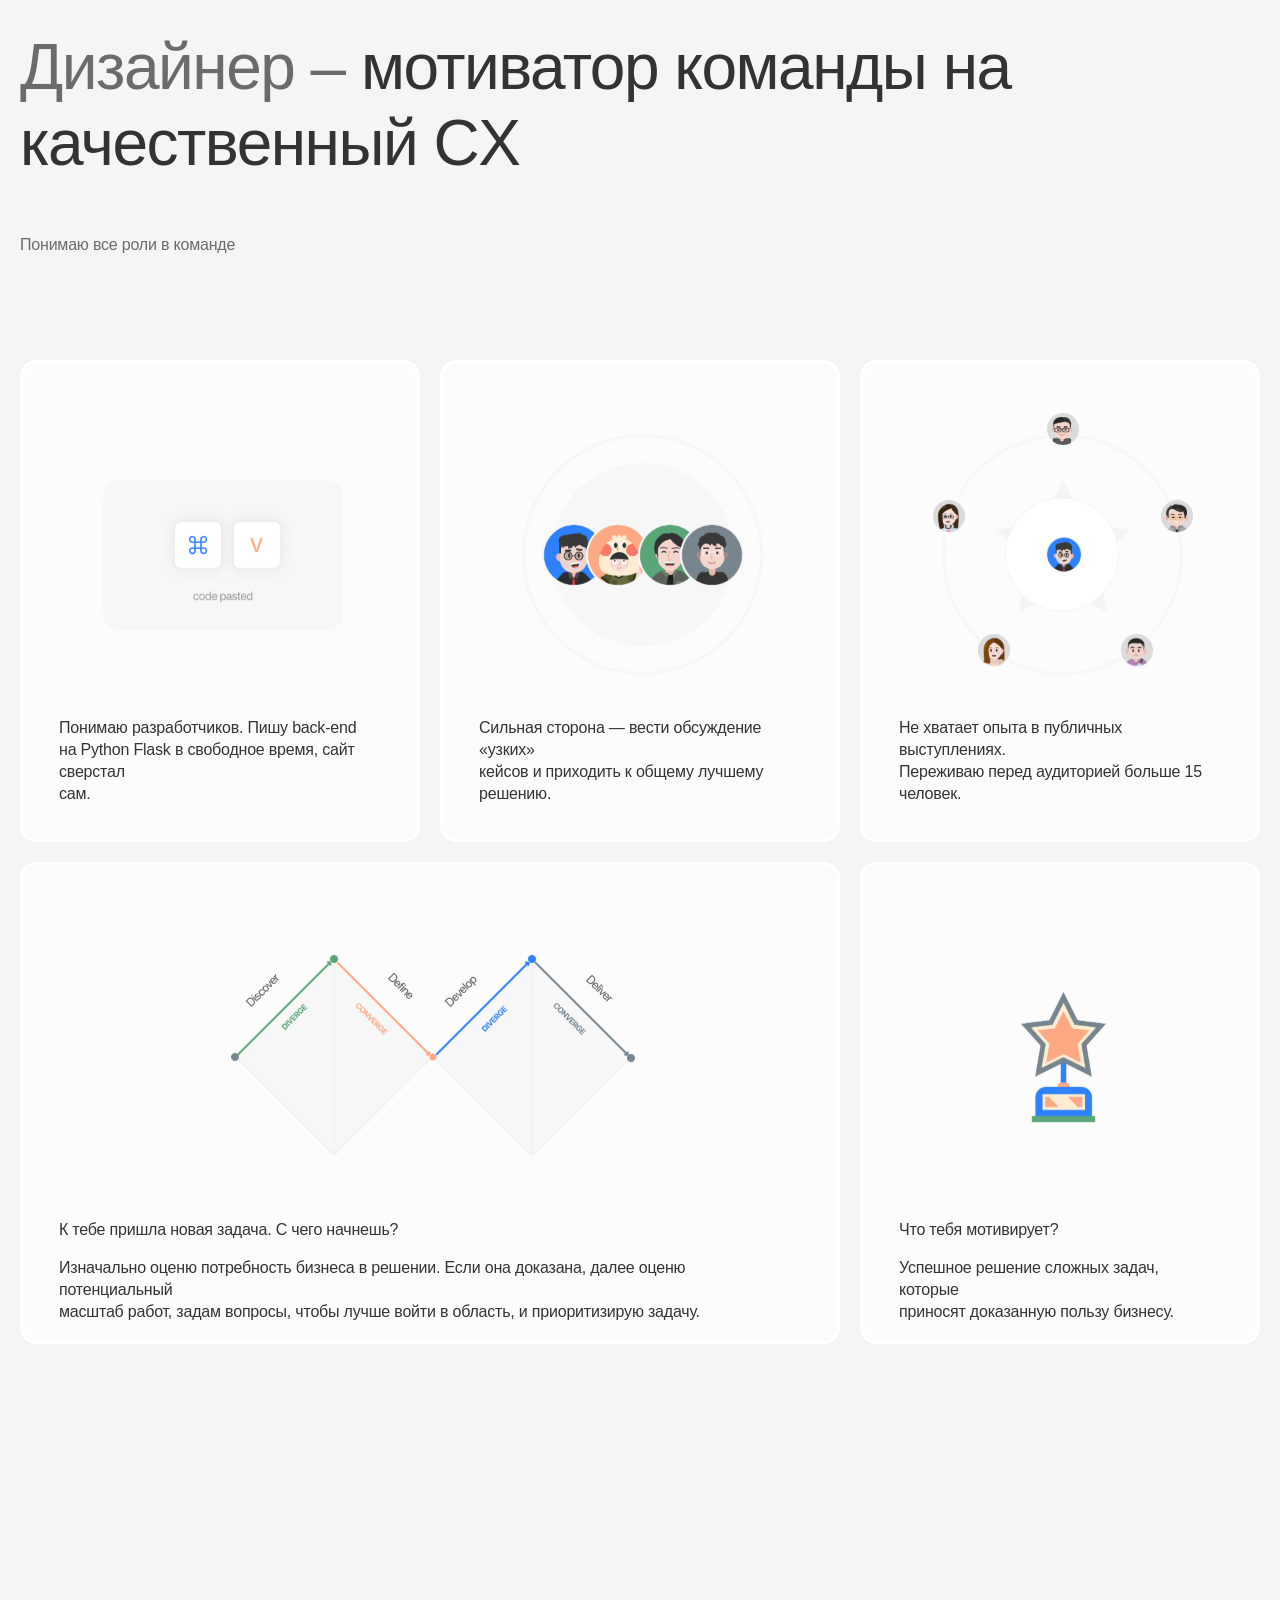
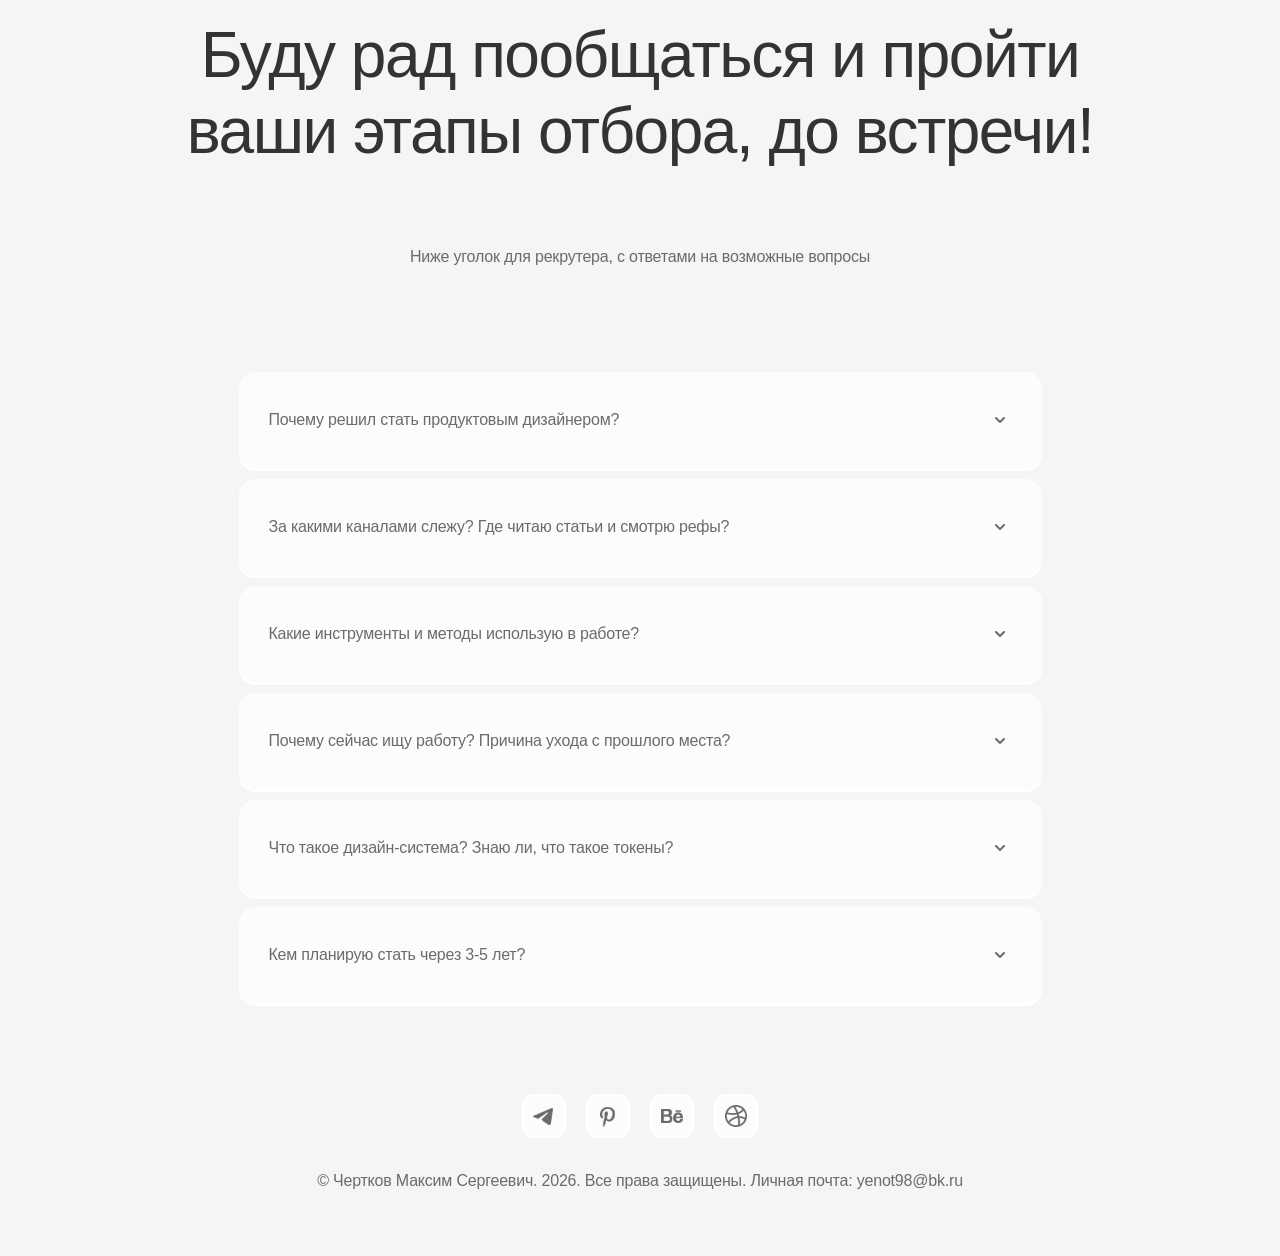
==== commit 27ee996b: "Fix font paths" ====
--- a/index.html
+++ b/index.html
@@ -37,8 +37,8 @@
     
     <!-- Preload критических ресурсов -->
     <link rel="preload" href="styles/styles.css" as="style">
-    <link rel="preload" href="SF Pro Display/SFProDisplay-Regular.woff2" as="font" type="font/woff2" crossorigin>
-    <link rel="preload" href="SF Pro Display/SFProDisplay-Medium.woff2" as="font" type="font/woff2" crossorigin>
+    <link rel="preload" href="SFProDisplay-SFProDisplay-Regular.woff2" as="font" type="font/woff2" crossorigin>
+    <link rel="preload" href="SFProDisplay-SFProDisplay-Medium.woff2" as="font" type="font/woff2" crossorigin>
     
     <!-- Stylesheet -->
     <link rel="stylesheet" href="styles/styles.css" />
--- a/styles/styles.css
+++ b/styles/styles.css
@@ -0,0 +1,1575 @@
+@charset "UTF-8";
+/**
+ * Оптимизированные стили для портфолио
+ * Улучшена структура и производительность
+ */
+@font-face {
+  font-family: "SF Pro Display";
+  src: url("../SF Pro Display/SFProDisplay-Regular.woff2") format("woff2");
+  font-weight: 400;
+  font-style: normal;
+  font-display: swap;
+}
+@font-face {
+  font-family: "SF Pro Display";
+  src: url("../SF Pro Display/SFProDisplay-Medium.woff2") format("woff2");
+  font-weight: 500;
+  font-style: normal;
+  font-display: swap;
+}
+@font-face {
+  font-family: "SF Pro Display";
+  src: url("../SF Pro Display/SFProDisplay-SemiBold.woff2") format("woff2");
+  font-weight: 600;
+  font-style: normal;
+  font-display: swap;
+}
+@font-face {
+  font-family: "SF Pro Display";
+  src: url("../SF Pro Display/SFProDisplay-Bold.woff2") format("woff2");
+  font-weight: 800;
+  font-style: normal;
+  font-display: swap;
+}
+html {
+  scroll-behavior: smooth;
+  -webkit-font-smoothing: antialiased;
+  -moz-osx-font-smoothing: grayscale;
+}
+
+@media (prefers-reduced-motion: reduce) {
+  html {
+    scroll-behavior: auto;
+  }
+  *, *::before, *::after {
+    animation-duration: 0.01ms !important;
+    animation-iteration-count: 1 !important;
+    transition-duration: 0.01ms !important;
+  }
+}
+
+.faq__h1, .skills__header-block .skills__h1, .about .about-h1, .cases__header-block .cases__title, .super-case__h1 {
+  font-size: 64px;
+  font-weight: 500;
+  letter-spacing: -1.5px;
+  line-height: 76px;
+  font-family: "SF Pro Display", -apple-system, BlinkMacSystemFont, "Segoe UI", sans-serif;
+  text-align: center;
+}
+@media screen and (max-width: 768px) {
+  .faq__h1, .skills__header-block .skills__h1, .about .about-h1, .cases__header-block .cases__title, .super-case__h1 {
+    font-size: clamp(28px, 8vw, 32px);
+    line-height: clamp(34px, 9vw, 38px);
+    letter-spacing: -1.8px;
+  }
+}
+
+.cases .cases-body__line .case__header {
+  font-size: 24px;
+  font-weight: 400;
+  letter-spacing: -0.5px;
+  line-height: 34px;
+  font-family: "SF Pro Display", -apple-system, BlinkMacSystemFont, "Segoe UI", sans-serif;
+  text-align: center;
+}
+@media screen and (max-width: 768px) {
+  .cases .cases-body__line .case__header {
+    font-size: clamp(18px, 5vw, 20px);
+    line-height: clamp(22px, 6vw, 24px);
+    letter-spacing: -0.4px;
+  }
+}
+
+.faq__title, .faq__subtitle, .card__skill-title, .skills__header-block .skills__subtitle, .about .about-block__comment .comment__text, footer .footer-text, .faq__answer, .card__skill-text, .cases__header-block .cases-subtitle__item, .header li a {
+  font-size: 16px;
+  font-weight: 500;
+  letter-spacing: -0.2px;
+  line-height: 22px;
+  font-family: "SF Pro Display", -apple-system, BlinkMacSystemFont, "Segoe UI", sans-serif;
+}
+@media screen and (max-width: 768px) {
+  .faq__title, .faq__subtitle, .card__skill-title, .skills__header-block .skills__subtitle, .about .about-block__comment .comment__text, footer .footer-text, .faq__answer, .card__skill-text, .cases__header-block .cases-subtitle__item, .header li a {
+    font-size: clamp(11px, 3vw, 12px);
+    line-height: clamp(15px, 4vw, 17px);
+    letter-spacing: -0.2px;
+  }
+}
+
+footer .footer-text, .faq__answer, .card__skill-text, .cases__header-block .cases-subtitle__item, .header li a {
+  font-weight: 400;
+}
+
+.header .header__button, button {
+  font-family: "SF Pro Display", -apple-system, BlinkMacSystemFont, "Segoe UI", sans-serif;
+  font-size: 16px;
+  letter-spacing: -0.5px;
+  font-weight: 600;
+}
+
+.super-case__badges .badges__big-badge {
+  font-family: "SF Pro Display", -apple-system, BlinkMacSystemFont, "Segoe UI", sans-serif;
+  font-size: 16px;
+  letter-spacing: -0.2px;
+  font-weight: 500;
+  color: rgb(71.4, 71.4, 71.4);
+}
+@media screen and (max-width: 768px) {
+  .super-case__badges .badges__big-badge {
+    font-size: clamp(11px, 3vw, 12px);
+    letter-spacing: -0.4px;
+  }
+}
+
+.cases .cases-body__line .case__badges .badge-small {
+  font-family: "SF Pro Display", -apple-system, BlinkMacSystemFont, "Segoe UI", sans-serif;
+  font-size: 12px;
+  letter-spacing: -0.12px;
+  line-height: 16px;
+  font-weight: 500;
+  color: #333333;
+}
+
+footer .nets-line .nets-item .nets-item__icon, .faq__icon, .card__skill-image, .about .about-block__comment .comment__misc, .about .about-block__cards .cards__smile-misc, .about .about-block__cards .cards__card, .case-hover__effect, .case-small__image-container .image-container__small-image, .case-big__image-container .image-container__small-image, .case-big__image-container .image-container__big-image, .hf, .antey, .av, .scrapp, .tbank, .super-case__container, .header-mobile__logo, .header .header__logo {
+  background-size: cover;
+  background-position: center;
+  background-repeat: no-repeat;
+  border: none;
+  will-change: transform;
+  transform: translateZ(0);
+}
+
+.header .header__button, button {
+  color: #ffffff;
+  padding: 16px 20px;
+  border-radius: 4000px;
+  border: 1px solid #4B4B4B;
+  background-color: #2D2D2D;
+  cursor: pointer;
+}
+.header .header__button:hover, button:hover {
+  color: #333333;
+  background-color: #EEEEEE;
+  border: 1px solid #F1F1F1;
+  transition: color 0.4s ease, background-color 0.4s ease, border-color 0.4s ease;
+}
+
+.skills__body .skills__body-line, .cases .cases-body__line .case__badges, .cases .cases-body__line, .cases__header-block .cases-subtitle, .super-case__badges, .header {
+  display: flex;
+  justify-content: space-between;
+  align-items: center;
+}
+
+.faq, .about, .cases {
+  margin-top: 220px;
+}
+@media screen and (max-width: 768px) {
+  .faq, .about, .cases {
+    margin-top: clamp(80px, 15vw, 112px);
+  }
+}
+
+.user-select {
+  -webkit-user-select: none;
+  -moz-user-select: none;
+  -ms-user-select: none;
+  user-select: none;
+}
+
+*, *::before, *::after {
+  box-sizing: border-box;
+}
+
+body {
+  min-height: 100vh;
+  max-width: 100%;
+  display: flex;
+  place-items: center;
+  flex-direction: column;
+  background-color: #F5F5F5;
+  cursor: default;
+  margin: 0;
+  padding: 0;
+  text-rendering: optimizeLegibility;
+  -webkit-font-smoothing: antialiased;
+  -moz-osx-font-smoothing: grayscale;
+}
+
+.br-mobile {
+  display: none;
+}
+@media screen and (max-width: 768px) {
+  .br-mobile {
+    display: block;
+  }
+}
+
+.br-desctop {
+  display: block;
+}
+@media screen and (max-width: 768px) {
+  .br-desctop {
+    display: none;
+  }
+}
+
+.text-secondary {
+  color: #6B6B6B;
+}
+
+a {
+  text-decoration: none;
+}
+
+.hd-scr {
+  background-color: #FCFCFC;
+  border-radius: 16px;
+  margin-top: 12px;
+  padding: 0px 28px 0px 32px;
+  box-shadow: 0 0px 24px rgba(51, 51, 51, 0.08);
+  min-height: 90px;
+  border: 2px solid #ffffff;
+}
+.hd-scr:hover {
+  background-color: #ffffff;
+}
+
+.hide {
+  opacity: 0;
+  pointer-events: none;
+}
+
+.header {
+  width: 1240px;
+  max-width: 100%;
+  height: 80px;
+  position: fixed;
+  z-index: 100;
+  transition: background-color 0.3s ease, border-radius 0.3s ease, margin-top 0.3s ease, padding 0.3s ease, box-shadow 0.3s ease, border 0.01s ease, opacity 0.5s ease;
+}
+.header ul {
+  list-style: none;
+  display: flex;
+  gap: 64px;
+}
+.header li a {
+  text-decoration: none;
+  color: #6B6B6B;
+}
+.header li a:hover {
+  color: #333333;
+  transition: color 0.3s ease;
+}
+.header .header__logo {
+  height: 34px;
+  width: 92px;
+  background-image: url("../images/logos/logotype.png");
+  cursor: pointer;
+}
+.header .header__logo:hover {
+  background-image: url("../images/logos/logotype-hover.png");
+}
+@media screen and (max-width: 768px) {
+  .header {
+    display: none;
+  }
+}
+
+.header-mobile__logo {
+  height: 34px;
+  width: 92px;
+  background-image: url("../images/logos/logotype-hover.png");
+  display: none;
+  margin-top: 24px;
+}
+@media screen and (max-width: 768px) {
+  .header-mobile__logo {
+    display: inline;
+  }
+}
+
+.header-mobile {
+  background-color: #FCFCFC;
+  border: 2px solid #ffffff;
+  height: 80px;
+  width: calc(100% - 32px);
+  max-width: 100%;
+  bottom: 16px;
+  left: 16px;
+  right: 16px;
+  position: fixed;
+  z-index: 100;
+  box-shadow: 0 0px 24px rgba(51, 51, 51, 0.08);
+  border-radius: 12px;
+  padding: 28px 24px;
+  display: none;
+}
+.header-mobile ul {
+  list-style: none;
+  display: flex;
+  gap: 18px;
+  margin: 0;
+  padding: 0;
+  justify-content: center;
+  align-items: center;
+  width: 100%;
+  height: 100%;
+}
+.header-mobile li a {
+  text-decoration: none;
+  color: #6B6B6B;
+  font-family: "SF Pro Display", -apple-system, BlinkMacSystemFont, "Segoe UI", sans-serif;
+  font-size: 16px;
+  letter-spacing: -0.5px;
+  transition: color 0.3s ease;
+  white-space: nowrap;
+}
+@media screen and (max-width: 768px) {
+  .header-mobile {
+    display: inline;
+    padding: 28px 24px;
+  }
+}
+@media screen and (max-width: 480px) {
+  .header-mobile ul {
+    gap: clamp(12px, 3vw, 18px);
+  }
+  .header-mobile li a {
+    font-size: clamp(14px, 3.5vw, 16px);
+  }
+}
+@media screen and (max-width: 360px) {
+  .header-mobile ul {
+    gap: clamp(8px, 2vw, 12px);
+  }
+  .header-mobile li a {
+    font-size: clamp(12px, 3vw, 14px);
+  }
+}
+
+.super-case {
+  width: 1240px;
+  max-width: 100%;
+  margin-top: 180px;
+}
+@media screen and (max-width: 768px) {
+  .super-case {
+    width: 100%;
+    padding: 0 16px;
+    margin-top: clamp(60px, 12vw, 84px);
+  }
+}
+.super-case__h1 {
+  color: #333333;
+  overflow-x: hidden;
+}
+.super-case__badges {
+  gap: 4px;
+  justify-content: center;
+}
+.super-case__badges .badges__big-badge {
+  background-color: #ffffff;
+  border: 1px solid #F1F1F1;
+  padding: 12px 16px;
+  border-radius: 40000px;
+  margin-top: 32px;
+}
+@media screen and (max-width: 768px) {
+  .super-case__badges .badges__big-badge {
+    margin-top: clamp(20px, 5vw, 24px);
+  }
+}
+.super-case__container {
+  width: 1240px;
+  height: 707px;
+  background-color: #FCFCFC;
+  border: 3px solid #ffffff;
+  border-radius: 16px;
+  margin-top: 80px;
+  transition: background-color 1.2s ease;
+  cursor: pointer;
+  overflow: hidden;
+  position: relative;
+}
+.super-case__container:hover {
+  background-color: #ffffff;
+}
+@media screen and (max-width: 768px) {
+  .super-case__container {
+    width: 100%;
+    max-width: 100%;
+    height: auto;
+    aspect-ratio: 1/1;
+    min-height: 300px;
+    margin-top: clamp(32px, 8vw, 44px);
+    background-image: url("../images/casesObjects/mobile-fmcg-case__image.png");
+  }
+}
+
+.cases {
+  max-width: 100%;
+  width: 1240px;
+}
+@media screen and (max-width: 768px) {
+  .cases {
+    width: 100%;
+    padding: 0 16px;
+  }
+}
+.cases__header-block {
+  width: 1240px;
+  max-width: 100%;
+}
+.cases__header-block .cases__title {
+  color: #333333;
+  text-align: left;
+}
+.cases__header-block .cases-subtitle {
+  display: flex;
+  gap: 6px;
+  justify-content: flex-start;
+  margin-top: 24px;
+}
+.cases__header-block .cases-subtitle__item {
+  color: #333333;
+}
+@media screen and (max-width: 768px) {
+  .cases__header-block .cases-subtitle {
+    margin-bottom: clamp(32px, 8vw, 44px);
+    margin-top: clamp(12px, 3vw, 16px);
+  }
+}
+@media screen and (max-width: 768px) {
+  .cases__header-block {
+    width: 100%;
+    max-width: 100%;
+    padding: 0 16px;
+    margin: 0 auto;
+  }
+}
+.cases .cases-effect__linear {
+  width: 1240px;
+  max-width: 1240px;
+  background: linear-gradient(to bottom, rgba(245, 245, 245, 0) 0%, rgb(245, 245, 245) 94%);
+  height: 460px;
+  position: relative;
+  z-index: -1;
+}
+@media screen and (max-width: 768px) {
+  .cases .cases-effect__linear {
+    display: none;
+  }
+}
+.cases .cases-effect__bgText {
+  font-family: "SF Pro Display", -apple-system, BlinkMacSystemFont, "Segoe UI", sans-serif;
+  font-weight: 800;
+  letter-spacing: -16px;
+  color: #E9E9E9;
+  font-size: 490px;
+  margin-top: -500px;
+  position: relative;
+  z-index: -2;
+  margin-bottom: -200px;
+  will-change: transform;
+  transform: translateZ(0);
+}
+@media screen and (max-width: 768px) {
+  .cases .cases-effect__bgText {
+    display: none;
+  }
+}
+.cases .cases-body {
+  display: flex;
+  flex-direction: column;
+  gap: 32px;
+}
+.cases .cases-body__line .cases-body__case-big {
+  width: 820px;
+  height: 482px;
+  background-color: #FCFCFC;
+  border: 3px solid #ffffff;
+  border-radius: 16px;
+  overflow: hidden;
+  position: relative;
+  transition: background-color 0.3s ease;
+  cursor: pointer;
+}
+.cases .cases-body__line .cases-body__case-big:hover {
+  background-color: #ffffff;
+}
+.cases .cases-body__line .cases-body__case-big:hover .case-big__image-container {
+  transform: translateY(-20px); /* Пример: сдвиг вверх для "всплытия" */
+}
+@media screen and (max-width: 768px) {
+  .cases .cases-body__line .cases-body__case-big {
+    width: 100%;
+    max-width: 100%;
+    height: auto;
+    min-height: 400px;
+    padding: 0;
+  }
+}
+.cases .cases-body__line .cases-body__case-big .case-big__logo {
+  width: 820px;
+  height: 20px;
+  display: flex;
+  justify-content: center;
+  margin-top: 44px;
+}
+@media screen and (max-width: 768px) {
+  .cases .cases-body__line .cases-body__case-big .case-big__logo {
+    width: 100%;
+    height: 20px;
+  }
+}
+.cases .cases-body__line .cases-body__case {
+  width: 400px;
+  height: 482px;
+  background-color: #FCFCFC;
+  border: 3px solid #ffffff;
+  border-radius: 16px;
+  overflow: hidden;
+  position: relative;
+  transition: background-color 0.6s ease;
+  cursor: pointer;
+}
+@media screen and (max-width: 768px) {
+  .cases .cases-body__line .cases-body__case {
+    width: 100%;
+    max-width: 100%;
+    height: auto;
+    min-height: 380px;
+  }
+}
+.cases .cases-body__line .cases-body__case:hover {
+  background-color: #ffffff;
+}
+.cases .cases-body__line .cases-body__case .case__logo {
+  width: 400px;
+  height: 20px;
+  display: flex;
+  justify-content: center;
+  margin-top: 44px;
+}
+@media screen and (max-width: 768px) {
+  .cases .cases-body__line .cases-body__case .case__logo {
+    width: 100%;
+    height: 20px;
+  }
+}
+.cases .cases-body__line .case__header {
+  color: #333333;
+  margin-top: 24px;
+}
+.cases .cases-body__line .case__badges {
+  justify-content: center;
+  gap: 4px;
+  transition: transform 0.2s cubic-bezier(0, 0, 0.79, 0), opacity 0.2s cubic-bezier(0, 0, 0.79, 0), margin-bottom 0.2s cubic-bezier(0, 0, 0.79, 0);
+}
+.cases .cases-body__line .case__badges .badge-small {
+  background-color: #EEEEEE;
+  padding: 8px 12px;
+  border-radius: 40000px;
+  border: 1px solid #F1F1F1;
+  margin-top: 16px;
+}
+@media screen and (max-width: 768px) {
+  .cases .cases-body__line .case__badges .badge-small {
+    margin-top: 16px;
+  }
+}
+@media screen and (max-width: 768px) {
+  .cases .cases-body__line {
+    flex-direction: column;
+    gap: clamp(8px, 2vw, 12px);
+  }
+}
+@media screen and (max-width: 768px) {
+  .cases .cases-body {
+    gap: clamp(8px, 2vw, 12px);
+  }
+}
+
+.tbank {
+  background-image: url("../images/logos/small/tbank-logo__small.png");
+  width: 65px;
+  height: 20px;
+}
+@media screen and (max-width: 768px) {
+  .tbank {
+    background-image: url("../images/logos/small/mobile/tbank-logo__small-mobile.png");
+    width: clamp(40px, 12vw, 48px);
+    height: clamp(12px, 3.5vw, 15px);
+  }
+}
+
+.scrapp {
+  background-image: url("../images/logos/small/scrapp-logo__small.png");
+  width: 62px;
+  height: 20px;
+}
+@media screen and (max-width: 768px) {
+  .scrapp {
+    background-image: url("../images/logos/small/mobile/scrapp-logo__small-mobile.png");
+    width: clamp(38px, 11vw, 45px);
+    height: clamp(12px, 3.5vw, 15px);
+  }
+}
+
+.av {
+  background-image: url("../images/logos/small/av-logo__small.png");
+  width: 93px;
+  height: 20px;
+}
+@media screen and (max-width: 768px) {
+  .av {
+    background-image: url("../images/logos/small/mobile/av-logo__small-mobile.png");
+    width: clamp(60px, 18vw, 70px);
+    height: clamp(12px, 3.5vw, 15px);
+  }
+}
+
+.antey {
+  background-image: url("../images/logos/small/antey-logo__small.png");
+  width: 147px;
+  height: 20px;
+}
+@media screen and (max-width: 768px) {
+  .antey {
+    background-image: url("../images/logos/small/mobile/antey-logo__small-mobile.png");
+    width: clamp(85px, 25vw, 103px);
+    height: clamp(11px, 3.2vw, 14px);
+  }
+}
+
+.hf {
+  background-image: url("../images/logos/small/hf-logo__small.png");
+  width: 128px;
+  height: 20px;
+}
+@media screen and (max-width: 768px) {
+  .hf {
+    background-image: url("../images/logos/small/mobile/hf-logo__small-mobile.png");
+    width: clamp(80px, 23vw, 96px);
+    height: clamp(12px, 3.5vw, 15px);
+  }
+}
+
+.case-big__image-container {
+  width: 814px;
+  height: 254px;
+  margin-top: 36px;
+  display: flex;
+  justify-content: center;
+  padding-left: 25px;
+  transition: transform 0.2s cubic-bezier(0, 0, 0.79, 0), height 0.2s cubic-bezier(0, 0, 0.79, 0);
+}
+.case-big__image-container .image-container__big-image {
+  width: 236px;
+  height: 510px;
+  transition: transform 0.2s cubic-bezier(0, 0, 0.79, 0);
+  position: relative;
+  z-index: 41;
+}
+.case-big__image-container .image-container__small-image {
+  width: 173px;
+  height: 357px;
+  transition: transform 0.2s cubic-bezier(0, 0, 0.79, 0);
+  transform: translateY(32px) translateX(-25px);
+  position: relative;
+  z-index: 40;
+}
+@media screen and (max-width: 768px) {
+  .case-big__image-container .image-container__small-image {
+    display: none;
+  }
+}
+@media screen and (max-width: 768px) {
+  .case-big__image-container {
+    max-width: 100%;
+    width: 100%;
+    margin-top: clamp(20px, 5vw, 24px);
+    padding-left: 0;
+  }
+}
+.case-big__image-container .ai-case__big {
+  background-image: url("../images/casesObjects/case-image__ai-big.png");
+}
+.case-big__image-container .ai-case__small {
+  background-image: url("../images/casesObjects/case-image__ai-small.png");
+}
+.case-big__image-container .av-case__aic-big {
+  background-image: url("../images/casesObjects/case-image__aic-big.png");
+  width: 244px;
+}
+.case-big__image-container .av-case__aic-small {
+  background-image: url("../images/casesObjects/case-image__aic-small.png");
+}
+.case-big__image-container .tbank-case__sfera-big {
+  background-image: url("../images/casesObjects/tbank-case__sfera-big.png");
+  width: 244px;
+}
+.case-big__image-container .tbank-case__sfera-small {
+  background-image: url("../images/casesObjects/tbank-case__sfera-small.png");
+}
+.case-big__image-container .antey-case__image-big {
+  background-image: url("../images/casesObjects/antey-case__image-big.png");
+  height: 512px;
+}
+.case-big__image-container .antey-case__image-small {
+  background-image: url("../images/casesObjects/antey-case__image-small.png");
+  height: 376px;
+}
+
+.case-small__image-container {
+  margin-top: 36px;
+  transition: transform 0.2s cubic-bezier(0, 0, 0.79, 0), height 0.2s cubic-bezier(0, 0, 0.79, 0);
+  width: 400px;
+  height: 254px;
+}
+.case-small__image-container .image-container__small-image {
+  width: 236px;
+  height: 511px;
+  margin: 0 auto;
+  transition: transform 0.2s cubic-bezier(0, 0, 0.79, 0);
+  position: relative;
+  z-index: 41;
+}
+.case-small__image-container .scrapp-case__image {
+  background-image: url("../images/casesObjects/scrapp-case__image.png");
+  height: 488px;
+}
+.case-small__image-container .av-case__search {
+  background-image: url("../images/casesObjects/case-image__av-search.png");
+}
+.case-small__image-container .tbank-case__invest {
+  background-image: url("../images/casesObjects/tbank-case__invest.png");
+}
+.case-small__image-container .hf-case__image {
+  background-image: url("../images/casesObjects/hf-case__image.png");
+}
+@media screen and (max-width: 768px) {
+  .case-small__image-container {
+    margin-top: clamp(24px, 6vw, 32px);
+    max-width: 100%;
+    width: 100%;
+  }
+}
+
+.cases-body__case-big:hover .case__badges, .cases-body__case:hover .case__badges {
+  opacity: 0;
+  transform: translateY(10px);
+  margin-bottom: -30px;
+}
+.cases-body__case-big:hover .case-big__image-container, .cases-body__case:hover .case-big__image-container {
+  height: 299px;
+}
+.cases-body__case-big:hover .case-big__image-container .image-container__big-image, .cases-body__case:hover .case-big__image-container .image-container__big-image {
+  transform: rotate(-8deg);
+}
+@media screen and (max-width: 768px) {
+  .cases-body__case-big:hover .case-big__image-container .image-container__big-image, .cases-body__case:hover .case-big__image-container .image-container__big-image {
+    transform: rotate(0deg);
+  }
+}
+.cases-body__case-big:hover .case-big__image-container .image-container__small-image, .cases-body__case:hover .case-big__image-container .image-container__small-image {
+  transform: translateY(32px) translateX(-25px) rotate(4deg);
+}
+.cases-body__case-big:hover .case-small__image-container .image-container__small-image, .cases-body__case:hover .case-small__image-container .image-container__small-image {
+  transform: translateY(-30px);
+}
+
+.case-hover__effect {
+  opacity: 0;
+  transition: opacity 0.2s cubic-bezier(0, 0, 0.79, 0);
+  z-index: 0;
+  position: absolute;
+}
+
+.cases-body__case:hover .case-hover__effect,
+.cases-body__case-big:hover .case-hover__effect,
+.cases-body__case:hover .case__hover-indicator,
+.cases-body__case-big:hover .case__hover-indicator {
+  opacity: 1;
+}
+
+.case__scrapp-effect {
+  background-image: url("../images/casesObjects/case-scrapp__hover-effect.png");
+  width: 400px;
+  height: 400px;
+  margin-left: 84px;
+  margin-top: 132px;
+  transform: rotate(-20deg);
+}
+
+.about {
+  width: 1240px;
+  max-width: 100%;
+  overflow: hidden;
+  padding-bottom: 180px;
+}
+@media screen and (max-width: 768px) {
+  .about {
+    width: 100%;
+    padding: 0 16px clamp(120px, 25vw, 180px) 16px;
+  }
+}
+.about .about-h1 {
+  color: #333333;
+}
+.about .about-block-first {
+  margin-top: 180px;
+  transform: translateX(5%);
+}
+@media screen and (max-width: 768px) {
+  .about .about-block-first {
+    margin-top: clamp(60px, 12vw, 80px);
+    margin-bottom: 0;
+    transform: translateX(0%);
+  }
+}
+.about .about__block-second {
+  margin-top: 120px;
+  margin-bottom: -80px;
+  transform: translateX(10%);
+}
+@media screen and (max-width: 768px) {
+  .about .about__block-second {
+    margin-top: clamp(60px, 12vw, 80px);
+    margin-bottom: 0;
+    transform: translateX(0%);
+  }
+}
+.about .about__block-third {
+  transform: translateX(5%);
+}
+@media screen and (max-width: 768px) {
+  .about .about__block-third {
+    margin-top: clamp(80px, 15vw, 120px);
+    transform: translateX(0%);
+  }
+}
+.about .about-block__cards {
+  display: flex;
+}
+.about .about-block__cards .cards__card {
+  border-radius: 24px;
+  border: 3px solid #ffffff;
+  background-color: #FCFCFC;
+  box-shadow: 0 0px 24px rgba(51, 51, 51, 0.24);
+}
+.about .about-block__cards .tishka, .about .about-block__cards .perch, .about .about-block__cards .me, .about .about-block__cards .winter, .about .about-block__cards .office-mafia, .about .about-block__cards .cerling, .about .about-block__cards .strikeball {
+  width: 283px;
+  height: 283px;
+}
+@media screen and (max-width: 768px) {
+  .about .about-block__cards .tishka, .about .about-block__cards .perch, .about .about-block__cards .me, .about .about-block__cards .winter, .about .about-block__cards .office-mafia, .about .about-block__cards .cerling, .about .about-block__cards .strikeball {
+    min-width: clamp(140px, 40vw, 160px);
+    width: clamp(140px, 40vw, 160px);
+    height: clamp(140px, 40vw, 160px);
+  }
+}
+.about .about-block__cards .strikeball {
+  background-image: url("../images/photos/active-sport__strikeball.png");
+  margin-bottom: 24px;
+  transform: rotate(-30deg);
+  position: relative;
+  z-index: 9;
+}
+.about .about-block__cards .cerling {
+  background-image: url("../images/photos/active-sport__cerling.png");
+  margin-left: -70px;
+  transform: rotate(25deg);
+  position: relative;
+  z-index: 8;
+}
+.about .about-block__cards .office-mafia {
+  background-image: url("../images/photos/about-photo__office-mafia.png");
+  position: relative;
+  z-index: 14;
+}
+.about .about-block__cards .winter {
+  background-image: url("../images/photos/about-photo__winter.png");
+  width: 200px;
+  height: 200px;
+  transform: translateX(-130%) translateY(85%) rotate(20deg);
+  position: relative;
+  z-index: 15;
+}
+@media screen and (max-width: 768px) {
+  .about .about-block__cards .winter {
+    min-height: clamp(100px, 30vw, 120px);
+    min-width: clamp(100px, 30vw, 120px);
+    width: clamp(100px, 30vw, 120px);
+    height: clamp(100px, 30vw, 120px);
+  }
+}
+.about .about-block__cards .me {
+  background-image: url("../images/photos/about-photo__me.png");
+  width: 200px;
+  height: 200px;
+  transform: translateX(-140%) translateY(100%) rotate(-30deg);
+  position: relative;
+  z-index: 16;
+}
+@media screen and (max-width: 768px) {
+  .about .about-block__cards .me {
+    min-height: clamp(100px, 30vw, 120px);
+    min-width: clamp(100px, 30vw, 120px);
+    width: clamp(100px, 30vw, 120px);
+    height: clamp(100px, 30vw, 120px);
+  }
+}
+.about .about-block__cards .cards__smile-misc {
+  width: 45px;
+  height: 45px;
+  background-image: url("../images/miscs/smile-misc.png");
+  transform: translateX(-825%) translateY(220%) rotate(25deg);
+}
+.about .about-block__cards .perch {
+  background-image: url("../images/photos/pin-cloths__perch.png");
+  position: relative;
+  z-index: 11;
+  transform: translateX(30%) rotate(-28deg);
+}
+.about .about-block__cards .shlem {
+  background-image: url("../images/photos/pin-cloths__shlem.png");
+  width: 180px;
+  height: 180px;
+  position: relative;
+  z-index: 12;
+  transform: translateX(-210%) translateY(140%) rotate(4deg);
+}
+@media screen and (max-width: 768px) {
+  .about .about-block__cards .shlem {
+    min-height: clamp(85px, 25vw, 100px);
+    min-width: clamp(85px, 25vw, 100px);
+    width: clamp(85px, 25vw, 100px);
+    height: clamp(85px, 25vw, 100px);
+  }
+}
+.about .about-block__cards .tishka {
+  background-image: url("../images/photos/pin-cloths__tishka.png");
+  position: relative;
+  z-index: 10;
+  transform: translateY(37%) rotate(30deg);
+}
+@media screen and (max-width: 768px) {
+  .about .about-block__cards {
+    justify-content: center;
+  }
+}
+.about #cards-block__second {
+  justify-content: flex-end;
+}
+@media screen and (max-width: 768px) {
+  .about #cards-block__second {
+    justify-content: center;
+    padding-left: clamp(30px, 8vw, 50px);
+  }
+}
+@media screen and (max-width: 768px) {
+  .about #cards-block__third {
+    justify-content: center;
+    padding-left: clamp(100px, 25vw, 200px);
+  }
+}
+.about .about-block__comment {
+  display: flex;
+  margin-top: 32px;
+  overflow: visible;
+  min-height: auto;
+}
+.about .about-block__comment .first {
+  background-image: url("../images/miscs/arrow-misc__first.png");
+  width: 211px;
+  height: 87px;
+  margin-left: 326px;
+}
+@media screen and (max-width: 768px) {
+  .about .about-block__comment .first {
+    margin-left: clamp(50px, 12vw, 76px);
+    margin-top: clamp(8px, 2vw, 12px);
+    width: clamp(120px, 30vw, 142px);
+    height: clamp(48px, 12vw, 58px);
+    transform: rotate(9deg);
+  }
+}
+.about .about-block__comment .second {
+  background-image: url("../images/miscs/arrow-misc__second.png");
+  width: 158px;
+  height: 143px;
+  transform: translateX(250%) translateY(-150%);
+}
+@media screen and (max-width: 768px) {
+  .about .about-block__comment .second {
+    width: clamp(110px, 28vw, 132px);
+    height: clamp(100px, 25vw, 120px);
+    background-image: url("../images/miscs/arrow-misc__second-mobile.png");
+    transform: translateY(30%) translateX(5%) rotate(126deg);
+  }
+}
+.about .about-block__comment .third {
+  background-image: url("../images/miscs/arrow-misc__third.png");
+  width: 83px;
+  height: 36px;
+  transform: translateY(-350%) translateX(550%);
+}
+@media screen and (max-width: 768px) {
+  .about .about-block__comment .third {
+    transform: translateY(280%) translateX(200%) rotate(42deg);
+  }
+}
+.about .about-block__comment .comment__text {
+  color: #333333;
+  overflow: visible;
+  word-wrap: break-word;
+  line-height: 1.5;
+}
+.about .about-block__comment #comment-first {
+  margin-left: 24px;
+  margin-top: 42px;
+}
+@media screen and (max-width: 768px) {
+  .about .about-block__comment #comment-first {
+    text-align: center;
+    margin-top: clamp(16px, 4vw, 24px);
+  }
+}
+.about .about-block__comment #comment-second {
+  transform: translateY(-215%) translateX(-20%);
+}
+@media screen and (max-width: 768px) {
+  .about .about-block__comment #comment-second {
+    text-align: center;
+    margin-top: clamp(16px, 4vw, 24px);
+    transform: translateY(100%) translateX(0%);
+  }
+}
+.about .about-block__comment #comment-third {
+  transform: translateY(-95%) translateX(90%);
+  overflow: visible;
+  word-wrap: break-word;
+}
+@media screen and (max-width: 768px) {
+  .about .about-block__comment #comment-third {
+    text-align: center;
+    transform: translateY(170%) translateX(0%);
+    margin-bottom: clamp(16px, 4vw, 24px);
+    padding-bottom: clamp(8px, 2vw, 16px);
+  }
+}
+@media screen and (max-width: 768px) {
+  .about .about-block__comment {
+    display: inline;
+  }
+}
+
+.skills {
+  width: 1240px;
+  max-width: 100%;
+  margin-top: 0px;
+}
+@media screen and (max-width: 768px) {
+  .skills {
+    width: 100%;
+    padding: 0 16px;
+    margin-top: clamp(120px, 20vw, 160px);
+  }
+}
+.skills__header-block {
+  width: 1240px;
+  max-width: 100%;
+}
+.skills__header-block .skills__h1 {
+  color: #333333;
+  text-align: left;
+  margin-top: 80px;
+}
+.skills__header-block .skills__subtitle {
+  color: #6B6B6B;
+  margin-top: 24px;
+}
+@media screen and (max-width: 768px) {
+  .skills__header-block .skills__subtitle {
+    margin-top: clamp(12px, 3vw, 16px);
+  }
+}
+.skills__body {
+  margin-top: 104px;
+  gap: 20px;
+  display: flex;
+  flex-direction: column;
+}
+.skills__body .skills__body-line {
+  display: flex;
+  gap: 20px;
+}
+.skills__body .skills__body-line .body-line__card {
+  width: 400px;
+  height: 482px;
+  background-color: #FCFCFC;
+  border: 3px solid #ffffff;
+  border-radius: 16px;
+  padding: 40px 36px;
+  transition: background-color 0.6s ease;
+}
+.skills__body .skills__body-line .body-line__card:hover {
+  background-color: #ffffff;
+}
+@media screen and (max-width: 768px) {
+  .skills__body .skills__body-line .body-line__card {
+    min-width: clamp(240px, 65vw, 268px);
+    max-height: none;
+    height: auto;
+    padding: clamp(20px, 5vw, 24px) 0;
+  }
+}
+.skills__body .skills__body-line .skills-card__big {
+  width: 820px;
+  padding: 40px 36px;
+}
+.skills__body .skills__body-line .skills-card__big:hover {
+  background-color: #ffffff;
+}
+@media screen and (max-width: 768px) {
+  .skills__body .skills__body-line .skills-card__big {
+    width: 100%;
+    max-width: 100%;
+    min-height: auto;
+    padding: clamp(24px, 6vw, 32px) clamp(24px, 6vw, 40px);
+  }
+}
+@media screen and (max-width: 768px) {
+  .skills__body .skills__body-line {
+    gap: clamp(6px, 1.5vw, 8px);
+    position: relative;
+    overflow-x: auto; /* Разрешаем горизонтальную прокрутку */
+    scroll-behavior: smooth; /* Плавный скролл */
+    -webkit-overflow-scrolling: touch;
+    -ms-overflow-style: none;
+    scrollbar-width: none;
+    overflow-y: hidden;
+  }
+  .skills__body .skills__body-line::-webkit-scrollbar {
+    display: none;
+  }
+}
+
+.card__skill-image {
+  width: 328px;
+  height: 303px;
+  margin-bottom: 11px;
+}
+@media screen and (max-width: 768px) {
+  .card__skill-image {
+    width: clamp(180px, 50vw, 220px);
+    height: clamp(120px, 35vw, 150px);
+    margin: 0 auto clamp(10px, 2.5vw, 13px) auto;
+  }
+}
+
+.card__skill-text {
+  color: #333333;
+}
+@media screen and (max-width: 768px) {
+  .card__skill-text {
+    text-align: center;
+    margin: 0 auto;
+  }
+}
+
+.card__skill-title {
+  color: #333333;
+  margin-top: 7px;
+  margin-bottom: 16px;
+}
+@media screen and (max-width: 768px) {
+  .card__skill-title {
+    margin-bottom: clamp(10px, 2.5vw, 12px);
+    text-align: center;
+  }
+}
+
+.skill-develop {
+  background-image: url("../images/illustrations/skill-image__code.png");
+}
+@media screen and (max-width: 768px) {
+  .skill-develop {
+    background-image: url("../images/illustrations/mobile_skill-image__code.png");
+  }
+}
+
+.skill-plus {
+  background-image: url("../images/illustrations/skill-image__plus.png");
+}
+@media screen and (max-width: 768px) {
+  .skill-plus {
+    background-image: url("../images/illustrations/mobile-skill-image__plus.png");
+    width: clamp(180px, 50vw, 220px);
+    height: clamp(120px, 35vw, 150px);
+  }
+}
+
+.skill-minus {
+  background-image: url("../images/illustrations/skill-image__minus.png");
+}
+@media screen and (max-width: 768px) {
+  .skill-minus {
+    background-image: url("../images/illustrations/mobile-skill-image__minus.png");
+    width: clamp(180px, 50vw, 220px);
+    height: clamp(120px, 35vw, 150px);
+  }
+}
+
+.skill-motivation {
+  background-image: url("../images/illustrations/skill-image__win.png");
+}
+@media screen and (max-width: 768px) {
+  .skill-motivation {
+    background-image: url("../images/illustrations/mobile-skill-image__win.png");
+    width: clamp(180px, 50vw, 220px);
+    height: clamp(120px, 35vw, 150px);
+  }
+}
+
+.skill-dd {
+  background-image: url("../images/illustrations/skill-image__dd.png");
+  width: 748px;
+}
+@media screen and (max-width: 768px) {
+  .skill-dd {
+    width: clamp(240px, 65vw, 277px);
+    height: clamp(110px, 30vw, 138px);
+    background-image: url("../images/illustrations/mobile-skill-image__dd.png");
+    margin-bottom: clamp(16px, 4vw, 20px);
+  }
+}
+
+.faq {
+  opacity: 1;
+  transform: translateY(0);
+  display: flex;
+  flex-direction: column;
+  align-items: center;
+  transition: background-color 0.6s ease;
+}
+.faq__h1 {
+  color: #333333;
+}
+.faq__subtitle {
+  color: #6B6B6B;
+  text-align: center;
+  margin-top: 24px;
+  margin-bottom: 104px;
+}
+@media screen and (max-width: 768px) {
+  .faq__subtitle {
+    margin-bottom: clamp(32px, 8vw, 44px);
+    margin-top: clamp(12px, 3vw, 16px);
+  }
+}
+.faq__item {
+  border-bottom: 3px solid #ffffff;
+  padding: 36px 30px;
+  background-color: #FCFCFC;
+  cursor: pointer;
+  max-width: 803px;
+  width: 100%;
+  margin-bottom: 8px;
+  border-radius: 16px;
+}
+.faq__item.faq-opened .faq__icon {
+  transform: rotate(180deg);
+}
+.faq__item.faq-opened .faq__answer {
+  padding-top: 24px;
+}
+@media screen and (max-width: 768px) {
+  .faq__item.faq-opened .faq__answer {
+    padding-top: clamp(10px, 2.5vw, 12px);
+  }
+}
+.faq__item.faq-opened .faq__title {
+  color: #333333;
+}
+.faq__item:hover {
+  background-color: #ffffff;
+}
+.faq__item:hover .faq__question .faq__title {
+  color: #333333;
+}
+.faq__item:hover .faq__icon {
+  background-image: url(../images/miscs/faq__item-icon_hover.png);
+}
+.faq__question {
+  display: flex;
+  justify-content: space-between;
+  align-items: center;
+}
+.faq__title {
+  color: #6B6B6B;
+  transition: color 0.5s ease;
+}
+.faq__icon {
+  transition: transform 0.3s ease;
+  width: 24px;
+  height: 24px;
+  background-image: url(../images/miscs/faq__item-icon.png);
+}
+.faq__answer {
+  height: 0;
+  padding-top: 0;
+  overflow: hidden;
+  transition: height 0.4s ease, padding-top 0.3s ease;
+  color: #333333;
+}
+@media screen and (max-width: 768px) {
+  .faq {
+    width: 100%;
+    max-width: 100%;
+    padding: 0 16px;
+  }
+}
+
+footer {
+  margin-top: 80px;
+  margin-bottom: 64px;
+  max-width: 100%;
+}
+footer .footer-text {
+  color: #6B6B6B;
+}
+@media screen and (max-width: 768px) {
+  footer .footer-text {
+    text-align: center;
+  }
+}
+footer .nets-line {
+  display: flex;
+  justify-content: center; /* центр по горизонтали */
+  align-items: center;
+  gap: 20px;
+  margin-bottom: 32px;
+}
+footer .nets-line .nets-item {
+  background-color: #FCFCFC;
+  border: 2px solid #ffffff;
+  width: 44px;
+  height: 44px;
+  border-radius: 12px;
+  cursor: pointer;
+  transition: background-color 0.6s ease, border-color 0.6s ease;
+}
+footer .nets-line .hover-tg .telegram {
+  background-image: url("../images/miscs/misc-nets__tg.png");
+  width: 20px;
+  height: 17px;
+  margin: 12px 9px;
+}
+footer .nets-line .hover-tg:hover, footer .nets-line .hover-tg:active {
+  background-color: #34AADF;
+  border: 2px solid #52B8E6;
+}
+footer .nets-line .hover-tg:hover .telegram, footer .nets-line .hover-tg:active .telegram {
+  background-image: url("../images/miscs/misc-nets__tg-hover.png");
+}
+footer .nets-line .hover-pin .pinterest {
+  background-image: url("../images/miscs/misc-nets__pin.png");
+  width: 15px;
+  height: 20px;
+  margin: 11px auto;
+}
+footer .nets-line .hover-pin:hover, footer .nets-line .hover-pin:active {
+  background-color: #FE0000;
+  border: 2px solid #FE3131;
+}
+footer .nets-line .hover-pin:hover .pinterest, footer .nets-line .hover-pin:active .pinterest {
+  background-image: url("../images/miscs/misc-nets__pin-hover.png");
+}
+footer .nets-line .hover-be .behance {
+  background-image: url("../images/miscs/misc-nets__be.png");
+  width: 22px;
+  height: 14px;
+  margin: 13px auto;
+}
+footer .nets-line .hover-be:hover, footer .nets-line .hover-be:active {
+  background-color: #111111;
+  border: 2px solid #202020;
+}
+footer .nets-line .hover-be:hover .behance, footer .nets-line .hover-be:active .behance {
+  background-image: url("../images/miscs/misc-nets__be-hover.png");
+}
+footer .nets-line .hover-drib .dribble {
+  background-image: url("../images/miscs/misc-nets__drib.png");
+  width: 22px;
+  height: 22px;
+  margin: 9px auto;
+}
+footer .nets-line .hover-drib:hover, footer .nets-line .hover-drib:active {
+  background-color: #E64D89;
+  border: 2px solid #ED6298;
+}
+footer .nets-line .hover-drib:hover .dribble, footer .nets-line .hover-drib:active .dribble {
+  background-image: url("../images/miscs/misc-nets__drib-hover.png");
+}
+
+.big-metrics__container {
+  margin-top: 100px;
+  margin-left: 70px;
+}
+@media screen and (max-width: 768px) {
+  .big-metrics__container {
+    display: none;
+  }
+}
+
+.big-metrics__subtitle {
+  font-family: "SF Pro Display", -apple-system, BlinkMacSystemFont, "Segoe UI", sans-serif;
+  font-size: 16px;
+  font-weight: 400;
+  letter-spacing: -0.12px;
+  color: #333333;
+}
+
+.big-metrics__title {
+  padding-top: 6px;
+  font-family: "SF Pro Display", -apple-system, BlinkMacSystemFont, "Segoe UI", sans-serif;
+  font-size: 32px;
+  font-weight: 500;
+  letter-spacing: -0.08px;
+  color: #333333;
+}
+
+.big-metrics__line {
+  width: 1075px;
+  display: flex;
+  flex-direction: column;
+  justify-content: space-between;
+  position: relative;
+  z-index: 10;
+  display: flex;
+  flex-direction: row;
+  justify-content: space-between;
+  align-items: center;
+  position: relative;
+  z-index: 0;
+}
+
+.big-background__effect {
+  position: absolute;
+  z-index: 1;
+  font-family: "SF Pro Display", -apple-system, BlinkMacSystemFont, "Segoe UI", sans-serif;
+  font-size: 390px;
+  font-weight: 800;
+  letter-spacing: -16px;
+  color: #F8F8F8;
+  margin-top: -60px;
+  will-change: transform;
+  transform: translateZ(0);
+}
+
+.metrics-line__second {
+  margin-top: 360px;
+}
+
+.big-metrics__lineEffect {
+  width: 656px;
+  height: 20px;
+  background-image: url("../images/miscs/target-line.png");
+  background-size: cover;
+  background-position: center;
+  background-repeat: no-repeat;
+  border: none;
+}
+
+.big-background__image {
+  width: 176px;
+  height: 176px;
+  position: absolute;
+  z-index: 3;
+  margin-left: 750px;
+  margin-top: 194px;
+  background-image: url("../images/miscs/melon.png");
+  background-size: cover;
+  background-position: center;
+  background-repeat: no-repeat;
+  border: none;
+}
+
+.big-background__handImage {
+  width: 472px;
+  height: 677px;
+  position: absolute;
+  z-index: 3;
+  margin-left: 376px;
+  margin-top: -143px;
+  background-image: url("../images/casesObjects/super-case__image.png");
+  background-size: cover;
+  background-position: center;
+  background-repeat: no-repeat;
+  border: none;
+}
+
+@media screen and (max-width: 1024px) {
+  .header {
+    width: 95%;
+    padding: 0 20px;
+  }
+  .header ul {
+    gap: 32px;
+  }
+  .super-case {
+    width: 95%;
+  }
+  .super-case__container {
+    width: 100%;
+  }
+  .cases {
+    width: 95%;
+    padding: 0;
+  }
+  .cases__header-block {
+    width: 100%;
+  }
+  .cases .cases-body__line .cases-body__case-big {
+    width: 60%;
+    min-width: 400px;
+  }
+  .cases .cases-body__line .cases-body__case {
+    width: 38%;
+    min-width: 280px;
+  }
+  .about {
+    width: 95%;
+  }
+  .skills {
+    width: 95%;
+  }
+  .skills__body .skills__body-line .body-line__card {
+    width: 32%;
+    min-width: 260px;
+  }
+  .skills__body .skills__body-line .skills-card__big {
+    width: 60%;
+    min-width: 500px;
+  }
+}
+
+@media screen and (max-width: 480px) {
+  .header ul {
+    gap: 16px;
+  }
+  .header li a {
+    font-size: 14px;
+  }
+  .cases .cases-body__line {
+    flex-direction: column;
+  }
+  .cases .cases-body__line .cases-body__case-big,
+  .cases .cases-body__line .cases-body__case {
+    width: 100%;
+    min-width: auto;
+  }
+}
+
+/*# sourceMappingURL=styles.css.map */
--- a/styles/styles.css
+++ b/styles/styles.css
@@ -0,0 +1,1575 @@
+@charset "UTF-8";
+/**
+ * Оптимизированные стили для портфолио
+ * Улучшена структура и производительность
+ */
+@font-face {
+  font-family: "SF Pro Display";
+  src: url("../SF Pro Display/SFProDisplay-Regular.woff2") format("woff2");
+  font-weight: 400;
+  font-style: normal;
+  font-display: swap;
+}
+@font-face {
+  font-family: "SF Pro Display";
+  src: url("../SF Pro Display/SFProDisplay-Medium.woff2") format("woff2");
+  font-weight: 500;
+  font-style: normal;
+  font-display: swap;
+}
+@font-face {
+  font-family: "SF Pro Display";
+  src: url("../SF Pro Display/SFProDisplay-SemiBold.woff2") format("woff2");
+  font-weight: 600;
+  font-style: normal;
+  font-display: swap;
+}
+@font-face {
+  font-family: "SF Pro Display";
+  src: url("../SF Pro Display/SFProDisplay-Bold.woff2") format("woff2");
+  font-weight: 800;
+  font-style: normal;
+  font-display: swap;
+}
+html {
+  scroll-behavior: smooth;
+  -webkit-font-smoothing: antialiased;
+  -moz-osx-font-smoothing: grayscale;
+}
+
+@media (prefers-reduced-motion: reduce) {
+  html {
+    scroll-behavior: auto;
+  }
+  *, *::before, *::after {
+    animation-duration: 0.01ms !important;
+    animation-iteration-count: 1 !important;
+    transition-duration: 0.01ms !important;
+  }
+}
+
+.faq__h1, .skills__header-block .skills__h1, .about .about-h1, .cases__header-block .cases__title, .super-case__h1 {
+  font-size: 64px;
+  font-weight: 500;
+  letter-spacing: -1.5px;
+  line-height: 76px;
+  font-family: "SF Pro Display", -apple-system, BlinkMacSystemFont, "Segoe UI", sans-serif;
+  text-align: center;
+}
+@media screen and (max-width: 768px) {
+  .faq__h1, .skills__header-block .skills__h1, .about .about-h1, .cases__header-block .cases__title, .super-case__h1 {
+    font-size: clamp(28px, 8vw, 32px);
+    line-height: clamp(34px, 9vw, 38px);
+    letter-spacing: -1.8px;
+  }
+}
+
+.cases .cases-body__line .case__header {
+  font-size: 24px;
+  font-weight: 400;
+  letter-spacing: -0.5px;
+  line-height: 34px;
+  font-family: "SF Pro Display", -apple-system, BlinkMacSystemFont, "Segoe UI", sans-serif;
+  text-align: center;
+}
+@media screen and (max-width: 768px) {
+  .cases .cases-body__line .case__header {
+    font-size: clamp(18px, 5vw, 20px);
+    line-height: clamp(22px, 6vw, 24px);
+    letter-spacing: -0.4px;
+  }
+}
+
+.faq__title, .faq__subtitle, .card__skill-title, .skills__header-block .skills__subtitle, .about .about-block__comment .comment__text, footer .footer-text, .faq__answer, .card__skill-text, .cases__header-block .cases-subtitle__item, .header li a {
+  font-size: 16px;
+  font-weight: 500;
+  letter-spacing: -0.2px;
+  line-height: 22px;
+  font-family: "SF Pro Display", -apple-system, BlinkMacSystemFont, "Segoe UI", sans-serif;
+}
+@media screen and (max-width: 768px) {
+  .faq__title, .faq__subtitle, .card__skill-title, .skills__header-block .skills__subtitle, .about .about-block__comment .comment__text, footer .footer-text, .faq__answer, .card__skill-text, .cases__header-block .cases-subtitle__item, .header li a {
+    font-size: clamp(11px, 3vw, 12px);
+    line-height: clamp(15px, 4vw, 17px);
+    letter-spacing: -0.2px;
+  }
+}
+
+footer .footer-text, .faq__answer, .card__skill-text, .cases__header-block .cases-subtitle__item, .header li a {
+  font-weight: 400;
+}
+
+.header .header__button, button {
+  font-family: "SF Pro Display", -apple-system, BlinkMacSystemFont, "Segoe UI", sans-serif;
+  font-size: 16px;
+  letter-spacing: -0.5px;
+  font-weight: 600;
+}
+
+.super-case__badges .badges__big-badge {
+  font-family: "SF Pro Display", -apple-system, BlinkMacSystemFont, "Segoe UI", sans-serif;
+  font-size: 16px;
+  letter-spacing: -0.2px;
+  font-weight: 500;
+  color: rgb(71.4, 71.4, 71.4);
+}
+@media screen and (max-width: 768px) {
+  .super-case__badges .badges__big-badge {
+    font-size: clamp(11px, 3vw, 12px);
+    letter-spacing: -0.4px;
+  }
+}
+
+.cases .cases-body__line .case__badges .badge-small {
+  font-family: "SF Pro Display", -apple-system, BlinkMacSystemFont, "Segoe UI", sans-serif;
+  font-size: 12px;
+  letter-spacing: -0.12px;
+  line-height: 16px;
+  font-weight: 500;
+  color: #333333;
+}
+
+footer .nets-line .nets-item .nets-item__icon, .faq__icon, .card__skill-image, .about .about-block__comment .comment__misc, .about .about-block__cards .cards__smile-misc, .about .about-block__cards .cards__card, .case-hover__effect, .case-small__image-container .image-container__small-image, .case-big__image-container .image-container__small-image, .case-big__image-container .image-container__big-image, .hf, .antey, .av, .scrapp, .tbank, .super-case__container, .header-mobile__logo, .header .header__logo {
+  background-size: cover;
+  background-position: center;
+  background-repeat: no-repeat;
+  border: none;
+  will-change: transform;
+  transform: translateZ(0);
+}
+
+.header .header__button, button {
+  color: #ffffff;
+  padding: 16px 20px;
+  border-radius: 4000px;
+  border: 1px solid #4B4B4B;
+  background-color: #2D2D2D;
+  cursor: pointer;
+}
+.header .header__button:hover, button:hover {
+  color: #333333;
+  background-color: #EEEEEE;
+  border: 1px solid #F1F1F1;
+  transition: color 0.4s ease, background-color 0.4s ease, border-color 0.4s ease;
+}
+
+.skills__body .skills__body-line, .cases .cases-body__line .case__badges, .cases .cases-body__line, .cases__header-block .cases-subtitle, .super-case__badges, .header {
+  display: flex;
+  justify-content: space-between;
+  align-items: center;
+}
+
+.faq, .about, .cases {
+  margin-top: 220px;
+}
+@media screen and (max-width: 768px) {
+  .faq, .about, .cases {
+    margin-top: clamp(80px, 15vw, 112px);
+  }
+}
+
+.user-select {
+  -webkit-user-select: none;
+  -moz-user-select: none;
+  -ms-user-select: none;
+  user-select: none;
+}
+
+*, *::before, *::after {
+  box-sizing: border-box;
+}
+
+body {
+  min-height: 100vh;
+  max-width: 100%;
+  display: flex;
+  place-items: center;
+  flex-direction: column;
+  background-color: #F5F5F5;
+  cursor: default;
+  margin: 0;
+  padding: 0;
+  text-rendering: optimizeLegibility;
+  -webkit-font-smoothing: antialiased;
+  -moz-osx-font-smoothing: grayscale;
+}
+
+.br-mobile {
+  display: none;
+}
+@media screen and (max-width: 768px) {
+  .br-mobile {
+    display: block;
+  }
+}
+
+.br-desctop {
+  display: block;
+}
+@media screen and (max-width: 768px) {
+  .br-desctop {
+    display: none;
+  }
+}
+
+.text-secondary {
+  color: #6B6B6B;
+}
+
+a {
+  text-decoration: none;
+}
+
+.hd-scr {
+  background-color: #FCFCFC;
+  border-radius: 16px;
+  margin-top: 12px;
+  padding: 0px 28px 0px 32px;
+  box-shadow: 0 0px 24px rgba(51, 51, 51, 0.08);
+  min-height: 90px;
+  border: 2px solid #ffffff;
+}
+.hd-scr:hover {
+  background-color: #ffffff;
+}
+
+.hide {
+  opacity: 0;
+  pointer-events: none;
+}
+
+.header {
+  width: 1240px;
+  max-width: 100%;
+  height: 80px;
+  position: fixed;
+  z-index: 100;
+  transition: background-color 0.3s ease, border-radius 0.3s ease, margin-top 0.3s ease, padding 0.3s ease, box-shadow 0.3s ease, border 0.01s ease, opacity 0.5s ease;
+}
+.header ul {
+  list-style: none;
+  display: flex;
+  gap: 64px;
+}
+.header li a {
+  text-decoration: none;
+  color: #6B6B6B;
+}
+.header li a:hover {
+  color: #333333;
+  transition: color 0.3s ease;
+}
+.header .header__logo {
+  height: 34px;
+  width: 92px;
+  background-image: url("../images/logos/logotype.png");
+  cursor: pointer;
+}
+.header .header__logo:hover {
+  background-image: url("../images/logos/logotype-hover.png");
+}
+@media screen and (max-width: 768px) {
+  .header {
+    display: none;
+  }
+}
+
+.header-mobile__logo {
+  height: 34px;
+  width: 92px;
+  background-image: url("../images/logos/logotype-hover.png");
+  display: none;
+  margin-top: 24px;
+}
+@media screen and (max-width: 768px) {
+  .header-mobile__logo {
+    display: inline;
+  }
+}
+
+.header-mobile {
+  background-color: #FCFCFC;
+  border: 2px solid #ffffff;
+  height: 80px;
+  width: calc(100% - 32px);
+  max-width: 100%;
+  bottom: 16px;
+  left: 16px;
+  right: 16px;
+  position: fixed;
+  z-index: 100;
+  box-shadow: 0 0px 24px rgba(51, 51, 51, 0.08);
+  border-radius: 12px;
+  padding: 28px 24px;
+  display: none;
+}
+.header-mobile ul {
+  list-style: none;
+  display: flex;
+  gap: 18px;
+  margin: 0;
+  padding: 0;
+  justify-content: center;
+  align-items: center;
+  width: 100%;
+  height: 100%;
+}
+.header-mobile li a {
+  text-decoration: none;
+  color: #6B6B6B;
+  font-family: "SF Pro Display", -apple-system, BlinkMacSystemFont, "Segoe UI", sans-serif;
+  font-size: 16px;
+  letter-spacing: -0.5px;
+  transition: color 0.3s ease;
+  white-space: nowrap;
+}
+@media screen and (max-width: 768px) {
+  .header-mobile {
+    display: inline;
+    padding: 28px 24px;
+  }
+}
+@media screen and (max-width: 480px) {
+  .header-mobile ul {
+    gap: clamp(12px, 3vw, 18px);
+  }
+  .header-mobile li a {
+    font-size: clamp(14px, 3.5vw, 16px);
+  }
+}
+@media screen and (max-width: 360px) {
+  .header-mobile ul {
+    gap: clamp(8px, 2vw, 12px);
+  }
+  .header-mobile li a {
+    font-size: clamp(12px, 3vw, 14px);
+  }
+}
+
+.super-case {
+  width: 1240px;
+  max-width: 100%;
+  margin-top: 180px;
+}
+@media screen and (max-width: 768px) {
+  .super-case {
+    width: 100%;
+    padding: 0 16px;
+    margin-top: clamp(60px, 12vw, 84px);
+  }
+}
+.super-case__h1 {
+  color: #333333;
+  overflow-x: hidden;
+}
+.super-case__badges {
+  gap: 4px;
+  justify-content: center;
+}
+.super-case__badges .badges__big-badge {
+  background-color: #ffffff;
+  border: 1px solid #F1F1F1;
+  padding: 12px 16px;
+  border-radius: 40000px;
+  margin-top: 32px;
+}
+@media screen and (max-width: 768px) {
+  .super-case__badges .badges__big-badge {
+    margin-top: clamp(20px, 5vw, 24px);
+  }
+}
+.super-case__container {
+  width: 1240px;
+  height: 707px;
+  background-color: #FCFCFC;
+  border: 3px solid #ffffff;
+  border-radius: 16px;
+  margin-top: 80px;
+  transition: background-color 1.2s ease;
+  cursor: pointer;
+  overflow: hidden;
+  position: relative;
+}
+.super-case__container:hover {
+  background-color: #ffffff;
+}
+@media screen and (max-width: 768px) {
+  .super-case__container {
+    width: 100%;
+    max-width: 100%;
+    height: auto;
+    aspect-ratio: 1/1;
+    min-height: 300px;
+    margin-top: clamp(32px, 8vw, 44px);
+    background-image: url("../images/casesObjects/mobile-fmcg-case__image.png");
+  }
+}
+
+.cases {
+  max-width: 100%;
+  width: 1240px;
+}
+@media screen and (max-width: 768px) {
+  .cases {
+    width: 100%;
+    padding: 0 16px;
+  }
+}
+.cases__header-block {
+  width: 1240px;
+  max-width: 100%;
+}
+.cases__header-block .cases__title {
+  color: #333333;
+  text-align: left;
+}
+.cases__header-block .cases-subtitle {
+  display: flex;
+  gap: 6px;
+  justify-content: flex-start;
+  margin-top: 24px;
+}
+.cases__header-block .cases-subtitle__item {
+  color: #333333;
+}
+@media screen and (max-width: 768px) {
+  .cases__header-block .cases-subtitle {
+    margin-bottom: clamp(32px, 8vw, 44px);
+    margin-top: clamp(12px, 3vw, 16px);
+  }
+}
+@media screen and (max-width: 768px) {
+  .cases__header-block {
+    width: 100%;
+    max-width: 100%;
+    padding: 0 16px;
+    margin: 0 auto;
+  }
+}
+.cases .cases-effect__linear {
+  width: 1240px;
+  max-width: 1240px;
+  background: linear-gradient(to bottom, rgba(245, 245, 245, 0) 0%, rgb(245, 245, 245) 94%);
+  height: 460px;
+  position: relative;
+  z-index: -1;
+}
+@media screen and (max-width: 768px) {
+  .cases .cases-effect__linear {
+    display: none;
+  }
+}
+.cases .cases-effect__bgText {
+  font-family: "SF Pro Display", -apple-system, BlinkMacSystemFont, "Segoe UI", sans-serif;
+  font-weight: 800;
+  letter-spacing: -16px;
+  color: #E9E9E9;
+  font-size: 490px;
+  margin-top: -500px;
+  position: relative;
+  z-index: -2;
+  margin-bottom: -200px;
+  will-change: transform;
+  transform: translateZ(0);
+}
+@media screen and (max-width: 768px) {
+  .cases .cases-effect__bgText {
+    display: none;
+  }
+}
+.cases .cases-body {
+  display: flex;
+  flex-direction: column;
+  gap: 32px;
+}
+.cases .cases-body__line .cases-body__case-big {
+  width: 820px;
+  height: 482px;
+  background-color: #FCFCFC;
+  border: 3px solid #ffffff;
+  border-radius: 16px;
+  overflow: hidden;
+  position: relative;
+  transition: background-color 0.3s ease;
+  cursor: pointer;
+}
+.cases .cases-body__line .cases-body__case-big:hover {
+  background-color: #ffffff;
+}
+.cases .cases-body__line .cases-body__case-big:hover .case-big__image-container {
+  transform: translateY(-20px); /* Пример: сдвиг вверх для "всплытия" */
+}
+@media screen and (max-width: 768px) {
+  .cases .cases-body__line .cases-body__case-big {
+    width: 100%;
+    max-width: 100%;
+    height: auto;
+    min-height: 400px;
+    padding: 0;
+  }
+}
+.cases .cases-body__line .cases-body__case-big .case-big__logo {
+  width: 820px;
+  height: 20px;
+  display: flex;
+  justify-content: center;
+  margin-top: 44px;
+}
+@media screen and (max-width: 768px) {
+  .cases .cases-body__line .cases-body__case-big .case-big__logo {
+    width: 100%;
+    height: 20px;
+  }
+}
+.cases .cases-body__line .cases-body__case {
+  width: 400px;
+  height: 482px;
+  background-color: #FCFCFC;
+  border: 3px solid #ffffff;
+  border-radius: 16px;
+  overflow: hidden;
+  position: relative;
+  transition: background-color 0.6s ease;
+  cursor: pointer;
+}
+@media screen and (max-width: 768px) {
+  .cases .cases-body__line .cases-body__case {
+    width: 100%;
+    max-width: 100%;
+    height: auto;
+    min-height: 380px;
+  }
+}
+.cases .cases-body__line .cases-body__case:hover {
+  background-color: #ffffff;
+}
+.cases .cases-body__line .cases-body__case .case__logo {
+  width: 400px;
+  height: 20px;
+  display: flex;
+  justify-content: center;
+  margin-top: 44px;
+}
+@media screen and (max-width: 768px) {
+  .cases .cases-body__line .cases-body__case .case__logo {
+    width: 100%;
+    height: 20px;
+  }
+}
+.cases .cases-body__line .case__header {
+  color: #333333;
+  margin-top: 24px;
+}
+.cases .cases-body__line .case__badges {
+  justify-content: center;
+  gap: 4px;
+  transition: transform 0.2s cubic-bezier(0, 0, 0.79, 0), opacity 0.2s cubic-bezier(0, 0, 0.79, 0), margin-bottom 0.2s cubic-bezier(0, 0, 0.79, 0);
+}
+.cases .cases-body__line .case__badges .badge-small {
+  background-color: #EEEEEE;
+  padding: 8px 12px;
+  border-radius: 40000px;
+  border: 1px solid #F1F1F1;
+  margin-top: 16px;
+}
+@media screen and (max-width: 768px) {
+  .cases .cases-body__line .case__badges .badge-small {
+    margin-top: 16px;
+  }
+}
+@media screen and (max-width: 768px) {
+  .cases .cases-body__line {
+    flex-direction: column;
+    gap: clamp(8px, 2vw, 12px);
+  }
+}
+@media screen and (max-width: 768px) {
+  .cases .cases-body {
+    gap: clamp(8px, 2vw, 12px);
+  }
+}
+
+.tbank {
+  background-image: url("../images/logos/small/tbank-logo__small.png");
+  width: 65px;
+  height: 20px;
+}
+@media screen and (max-width: 768px) {
+  .tbank {
+    background-image: url("../images/logos/small/mobile/tbank-logo__small-mobile.png");
+    width: clamp(40px, 12vw, 48px);
+    height: clamp(12px, 3.5vw, 15px);
+  }
+}
+
+.scrapp {
+  background-image: url("../images/logos/small/scrapp-logo__small.png");
+  width: 62px;
+  height: 20px;
+}
+@media screen and (max-width: 768px) {
+  .scrapp {
+    background-image: url("../images/logos/small/mobile/scrapp-logo__small-mobile.png");
+    width: clamp(38px, 11vw, 45px);
+    height: clamp(12px, 3.5vw, 15px);
+  }
+}
+
+.av {
+  background-image: url("../images/logos/small/av-logo__small.png");
+  width: 93px;
+  height: 20px;
+}
+@media screen and (max-width: 768px) {
+  .av {
+    background-image: url("../images/logos/small/mobile/av-logo__small-mobile.png");
+    width: clamp(60px, 18vw, 70px);
+    height: clamp(12px, 3.5vw, 15px);
+  }
+}
+
+.antey {
+  background-image: url("../images/logos/small/antey-logo__small.png");
+  width: 147px;
+  height: 20px;
+}
+@media screen and (max-width: 768px) {
+  .antey {
+    background-image: url("../images/logos/small/mobile/antey-logo__small-mobile.png");
+    width: clamp(85px, 25vw, 103px);
+    height: clamp(11px, 3.2vw, 14px);
+  }
+}
+
+.hf {
+  background-image: url("../images/logos/small/hf-logo__small.png");
+  width: 128px;
+  height: 20px;
+}
+@media screen and (max-width: 768px) {
+  .hf {
+    background-image: url("../images/logos/small/mobile/hf-logo__small-mobile.png");
+    width: clamp(80px, 23vw, 96px);
+    height: clamp(12px, 3.5vw, 15px);
+  }
+}
+
+.case-big__image-container {
+  width: 814px;
+  height: 254px;
+  margin-top: 36px;
+  display: flex;
+  justify-content: center;
+  padding-left: 25px;
+  transition: transform 0.2s cubic-bezier(0, 0, 0.79, 0), height 0.2s cubic-bezier(0, 0, 0.79, 0);
+}
+.case-big__image-container .image-container__big-image {
+  width: 236px;
+  height: 510px;
+  transition: transform 0.2s cubic-bezier(0, 0, 0.79, 0);
+  position: relative;
+  z-index: 41;
+}
+.case-big__image-container .image-container__small-image {
+  width: 173px;
+  height: 357px;
+  transition: transform 0.2s cubic-bezier(0, 0, 0.79, 0);
+  transform: translateY(32px) translateX(-25px);
+  position: relative;
+  z-index: 40;
+}
+@media screen and (max-width: 768px) {
+  .case-big__image-container .image-container__small-image {
+    display: none;
+  }
+}
+@media screen and (max-width: 768px) {
+  .case-big__image-container {
+    max-width: 100%;
+    width: 100%;
+    margin-top: clamp(20px, 5vw, 24px);
+    padding-left: 0;
+  }
+}
+.case-big__image-container .ai-case__big {
+  background-image: url("../images/casesObjects/case-image__ai-big.png");
+}
+.case-big__image-container .ai-case__small {
+  background-image: url("../images/casesObjects/case-image__ai-small.png");
+}
+.case-big__image-container .av-case__aic-big {
+  background-image: url("../images/casesObjects/case-image__aic-big.png");
+  width: 244px;
+}
+.case-big__image-container .av-case__aic-small {
+  background-image: url("../images/casesObjects/case-image__aic-small.png");
+}
+.case-big__image-container .tbank-case__sfera-big {
+  background-image: url("../images/casesObjects/tbank-case__sfera-big.png");
+  width: 244px;
+}
+.case-big__image-container .tbank-case__sfera-small {
+  background-image: url("../images/casesObjects/tbank-case__sfera-small.png");
+}
+.case-big__image-container .antey-case__image-big {
+  background-image: url("../images/casesObjects/antey-case__image-big.png");
+  height: 512px;
+}
+.case-big__image-container .antey-case__image-small {
+  background-image: url("../images/casesObjects/antey-case__image-small.png");
+  height: 376px;
+}
+
+.case-small__image-container {
+  margin-top: 36px;
+  transition: transform 0.2s cubic-bezier(0, 0, 0.79, 0), height 0.2s cubic-bezier(0, 0, 0.79, 0);
+  width: 400px;
+  height: 254px;
+}
+.case-small__image-container .image-container__small-image {
+  width: 236px;
+  height: 511px;
+  margin: 0 auto;
+  transition: transform 0.2s cubic-bezier(0, 0, 0.79, 0);
+  position: relative;
+  z-index: 41;
+}
+.case-small__image-container .scrapp-case__image {
+  background-image: url("../images/casesObjects/scrapp-case__image.png");
+  height: 488px;
+}
+.case-small__image-container .av-case__search {
+  background-image: url("../images/casesObjects/case-image__av-search.png");
+}
+.case-small__image-container .tbank-case__invest {
+  background-image: url("../images/casesObjects/tbank-case__invest.png");
+}
+.case-small__image-container .hf-case__image {
+  background-image: url("../images/casesObjects/hf-case__image.png");
+}
+@media screen and (max-width: 768px) {
+  .case-small__image-container {
+    margin-top: clamp(24px, 6vw, 32px);
+    max-width: 100%;
+    width: 100%;
+  }
+}
+
+.cases-body__case-big:hover .case__badges, .cases-body__case:hover .case__badges {
+  opacity: 0;
+  transform: translateY(10px);
+  margin-bottom: -30px;
+}
+.cases-body__case-big:hover .case-big__image-container, .cases-body__case:hover .case-big__image-container {
+  height: 299px;
+}
+.cases-body__case-big:hover .case-big__image-container .image-container__big-image, .cases-body__case:hover .case-big__image-container .image-container__big-image {
+  transform: rotate(-8deg);
+}
+@media screen and (max-width: 768px) {
+  .cases-body__case-big:hover .case-big__image-container .image-container__big-image, .cases-body__case:hover .case-big__image-container .image-container__big-image {
+    transform: rotate(0deg);
+  }
+}
+.cases-body__case-big:hover .case-big__image-container .image-container__small-image, .cases-body__case:hover .case-big__image-container .image-container__small-image {
+  transform: translateY(32px) translateX(-25px) rotate(4deg);
+}
+.cases-body__case-big:hover .case-small__image-container .image-container__small-image, .cases-body__case:hover .case-small__image-container .image-container__small-image {
+  transform: translateY(-30px);
+}
+
+.case-hover__effect {
+  opacity: 0;
+  transition: opacity 0.2s cubic-bezier(0, 0, 0.79, 0);
+  z-index: 0;
+  position: absolute;
+}
+
+.cases-body__case:hover .case-hover__effect,
+.cases-body__case-big:hover .case-hover__effect,
+.cases-body__case:hover .case__hover-indicator,
+.cases-body__case-big:hover .case__hover-indicator {
+  opacity: 1;
+}
+
+.case__scrapp-effect {
+  background-image: url("../images/casesObjects/case-scrapp__hover-effect.png");
+  width: 400px;
+  height: 400px;
+  margin-left: 84px;
+  margin-top: 132px;
+  transform: rotate(-20deg);
+}
+
+.about {
+  width: 1240px;
+  max-width: 100%;
+  overflow: hidden;
+  padding-bottom: 180px;
+}
+@media screen and (max-width: 768px) {
+  .about {
+    width: 100%;
+    padding: 0 16px clamp(120px, 25vw, 180px) 16px;
+  }
+}
+.about .about-h1 {
+  color: #333333;
+}
+.about .about-block-first {
+  margin-top: 180px;
+  transform: translateX(5%);
+}
+@media screen and (max-width: 768px) {
+  .about .about-block-first {
+    margin-top: clamp(60px, 12vw, 80px);
+    margin-bottom: 0;
+    transform: translateX(0%);
+  }
+}
+.about .about__block-second {
+  margin-top: 120px;
+  margin-bottom: -80px;
+  transform: translateX(10%);
+}
+@media screen and (max-width: 768px) {
+  .about .about__block-second {
+    margin-top: clamp(60px, 12vw, 80px);
+    margin-bottom: 0;
+    transform: translateX(0%);
+  }
+}
+.about .about__block-third {
+  transform: translateX(5%);
+}
+@media screen and (max-width: 768px) {
+  .about .about__block-third {
+    margin-top: clamp(80px, 15vw, 120px);
+    transform: translateX(0%);
+  }
+}
+.about .about-block__cards {
+  display: flex;
+}
+.about .about-block__cards .cards__card {
+  border-radius: 24px;
+  border: 3px solid #ffffff;
+  background-color: #FCFCFC;
+  box-shadow: 0 0px 24px rgba(51, 51, 51, 0.24);
+}
+.about .about-block__cards .tishka, .about .about-block__cards .perch, .about .about-block__cards .me, .about .about-block__cards .winter, .about .about-block__cards .office-mafia, .about .about-block__cards .cerling, .about .about-block__cards .strikeball {
+  width: 283px;
+  height: 283px;
+}
+@media screen and (max-width: 768px) {
+  .about .about-block__cards .tishka, .about .about-block__cards .perch, .about .about-block__cards .me, .about .about-block__cards .winter, .about .about-block__cards .office-mafia, .about .about-block__cards .cerling, .about .about-block__cards .strikeball {
+    min-width: clamp(140px, 40vw, 160px);
+    width: clamp(140px, 40vw, 160px);
+    height: clamp(140px, 40vw, 160px);
+  }
+}
+.about .about-block__cards .strikeball {
+  background-image: url("../images/photos/active-sport__strikeball.png");
+  margin-bottom: 24px;
+  transform: rotate(-30deg);
+  position: relative;
+  z-index: 9;
+}
+.about .about-block__cards .cerling {
+  background-image: url("../images/photos/active-sport__cerling.png");
+  margin-left: -70px;
+  transform: rotate(25deg);
+  position: relative;
+  z-index: 8;
+}
+.about .about-block__cards .office-mafia {
+  background-image: url("../images/photos/about-photo__office-mafia.png");
+  position: relative;
+  z-index: 14;
+}
+.about .about-block__cards .winter {
+  background-image: url("../images/photos/about-photo__winter.png");
+  width: 200px;
+  height: 200px;
+  transform: translateX(-130%) translateY(85%) rotate(20deg);
+  position: relative;
+  z-index: 15;
+}
+@media screen and (max-width: 768px) {
+  .about .about-block__cards .winter {
+    min-height: clamp(100px, 30vw, 120px);
+    min-width: clamp(100px, 30vw, 120px);
+    width: clamp(100px, 30vw, 120px);
+    height: clamp(100px, 30vw, 120px);
+  }
+}
+.about .about-block__cards .me {
+  background-image: url("../images/photos/about-photo__me.png");
+  width: 200px;
+  height: 200px;
+  transform: translateX(-140%) translateY(100%) rotate(-30deg);
+  position: relative;
+  z-index: 16;
+}
+@media screen and (max-width: 768px) {
+  .about .about-block__cards .me {
+    min-height: clamp(100px, 30vw, 120px);
+    min-width: clamp(100px, 30vw, 120px);
+    width: clamp(100px, 30vw, 120px);
+    height: clamp(100px, 30vw, 120px);
+  }
+}
+.about .about-block__cards .cards__smile-misc {
+  width: 45px;
+  height: 45px;
+  background-image: url("../images/miscs/smile-misc.png");
+  transform: translateX(-825%) translateY(220%) rotate(25deg);
+}
+.about .about-block__cards .perch {
+  background-image: url("../images/photos/pin-cloths__perch.png");
+  position: relative;
+  z-index: 11;
+  transform: translateX(30%) rotate(-28deg);
+}
+.about .about-block__cards .shlem {
+  background-image: url("../images/photos/pin-cloths__shlem.png");
+  width: 180px;
+  height: 180px;
+  position: relative;
+  z-index: 12;
+  transform: translateX(-210%) translateY(140%) rotate(4deg);
+}
+@media screen and (max-width: 768px) {
+  .about .about-block__cards .shlem {
+    min-height: clamp(85px, 25vw, 100px);
+    min-width: clamp(85px, 25vw, 100px);
+    width: clamp(85px, 25vw, 100px);
+    height: clamp(85px, 25vw, 100px);
+  }
+}
+.about .about-block__cards .tishka {
+  background-image: url("../images/photos/pin-cloths__tishka.png");
+  position: relative;
+  z-index: 10;
+  transform: translateY(37%) rotate(30deg);
+}
+@media screen and (max-width: 768px) {
+  .about .about-block__cards {
+    justify-content: center;
+  }
+}
+.about #cards-block__second {
+  justify-content: flex-end;
+}
+@media screen and (max-width: 768px) {
+  .about #cards-block__second {
+    justify-content: center;
+    padding-left: clamp(30px, 8vw, 50px);
+  }
+}
+@media screen and (max-width: 768px) {
+  .about #cards-block__third {
+    justify-content: center;
+    padding-left: clamp(100px, 25vw, 200px);
+  }
+}
+.about .about-block__comment {
+  display: flex;
+  margin-top: 32px;
+  overflow: visible;
+  min-height: auto;
+}
+.about .about-block__comment .first {
+  background-image: url("../images/miscs/arrow-misc__first.png");
+  width: 211px;
+  height: 87px;
+  margin-left: 326px;
+}
+@media screen and (max-width: 768px) {
+  .about .about-block__comment .first {
+    margin-left: clamp(50px, 12vw, 76px);
+    margin-top: clamp(8px, 2vw, 12px);
+    width: clamp(120px, 30vw, 142px);
+    height: clamp(48px, 12vw, 58px);
+    transform: rotate(9deg);
+  }
+}
+.about .about-block__comment .second {
+  background-image: url("../images/miscs/arrow-misc__second.png");
+  width: 158px;
+  height: 143px;
+  transform: translateX(250%) translateY(-150%);
+}
+@media screen and (max-width: 768px) {
+  .about .about-block__comment .second {
+    width: clamp(110px, 28vw, 132px);
+    height: clamp(100px, 25vw, 120px);
+    background-image: url("../images/miscs/arrow-misc__second-mobile.png");
+    transform: translateY(30%) translateX(5%) rotate(126deg);
+  }
+}
+.about .about-block__comment .third {
+  background-image: url("../images/miscs/arrow-misc__third.png");
+  width: 83px;
+  height: 36px;
+  transform: translateY(-350%) translateX(550%);
+}
+@media screen and (max-width: 768px) {
+  .about .about-block__comment .third {
+    transform: translateY(280%) translateX(200%) rotate(42deg);
+  }
+}
+.about .about-block__comment .comment__text {
+  color: #333333;
+  overflow: visible;
+  word-wrap: break-word;
+  line-height: 1.5;
+}
+.about .about-block__comment #comment-first {
+  margin-left: 24px;
+  margin-top: 42px;
+}
+@media screen and (max-width: 768px) {
+  .about .about-block__comment #comment-first {
+    text-align: center;
+    margin-top: clamp(16px, 4vw, 24px);
+  }
+}
+.about .about-block__comment #comment-second {
+  transform: translateY(-215%) translateX(-20%);
+}
+@media screen and (max-width: 768px) {
+  .about .about-block__comment #comment-second {
+    text-align: center;
+    margin-top: clamp(16px, 4vw, 24px);
+    transform: translateY(100%) translateX(0%);
+  }
+}
+.about .about-block__comment #comment-third {
+  transform: translateY(-95%) translateX(90%);
+  overflow: visible;
+  word-wrap: break-word;
+}
+@media screen and (max-width: 768px) {
+  .about .about-block__comment #comment-third {
+    text-align: center;
+    transform: translateY(170%) translateX(0%);
+    margin-bottom: clamp(16px, 4vw, 24px);
+    padding-bottom: clamp(8px, 2vw, 16px);
+  }
+}
+@media screen and (max-width: 768px) {
+  .about .about-block__comment {
+    display: inline;
+  }
+}
+
+.skills {
+  width: 1240px;
+  max-width: 100%;
+  margin-top: 0px;
+}
+@media screen and (max-width: 768px) {
+  .skills {
+    width: 100%;
+    padding: 0 16px;
+    margin-top: clamp(120px, 20vw, 160px);
+  }
+}
+.skills__header-block {
+  width: 1240px;
+  max-width: 100%;
+}
+.skills__header-block .skills__h1 {
+  color: #333333;
+  text-align: left;
+  margin-top: 80px;
+}
+.skills__header-block .skills__subtitle {
+  color: #6B6B6B;
+  margin-top: 24px;
+}
+@media screen and (max-width: 768px) {
+  .skills__header-block .skills__subtitle {
+    margin-top: clamp(12px, 3vw, 16px);
+  }
+}
+.skills__body {
+  margin-top: 104px;
+  gap: 20px;
+  display: flex;
+  flex-direction: column;
+}
+.skills__body .skills__body-line {
+  display: flex;
+  gap: 20px;
+}
+.skills__body .skills__body-line .body-line__card {
+  width: 400px;
+  height: 482px;
+  background-color: #FCFCFC;
+  border: 3px solid #ffffff;
+  border-radius: 16px;
+  padding: 40px 36px;
+  transition: background-color 0.6s ease;
+}
+.skills__body .skills__body-line .body-line__card:hover {
+  background-color: #ffffff;
+}
+@media screen and (max-width: 768px) {
+  .skills__body .skills__body-line .body-line__card {
+    min-width: clamp(240px, 65vw, 268px);
+    max-height: none;
+    height: auto;
+    padding: clamp(20px, 5vw, 24px) 0;
+  }
+}
+.skills__body .skills__body-line .skills-card__big {
+  width: 820px;
+  padding: 40px 36px;
+}
+.skills__body .skills__body-line .skills-card__big:hover {
+  background-color: #ffffff;
+}
+@media screen and (max-width: 768px) {
+  .skills__body .skills__body-line .skills-card__big {
+    width: 100%;
+    max-width: 100%;
+    min-height: auto;
+    padding: clamp(24px, 6vw, 32px) clamp(24px, 6vw, 40px);
+  }
+}
+@media screen and (max-width: 768px) {
+  .skills__body .skills__body-line {
+    gap: clamp(6px, 1.5vw, 8px);
+    position: relative;
+    overflow-x: auto; /* Разрешаем горизонтальную прокрутку */
+    scroll-behavior: smooth; /* Плавный скролл */
+    -webkit-overflow-scrolling: touch;
+    -ms-overflow-style: none;
+    scrollbar-width: none;
+    overflow-y: hidden;
+  }
+  .skills__body .skills__body-line::-webkit-scrollbar {
+    display: none;
+  }
+}
+
+.card__skill-image {
+  width: 328px;
+  height: 303px;
+  margin-bottom: 11px;
+}
+@media screen and (max-width: 768px) {
+  .card__skill-image {
+    width: clamp(180px, 50vw, 220px);
+    height: clamp(120px, 35vw, 150px);
+    margin: 0 auto clamp(10px, 2.5vw, 13px) auto;
+  }
+}
+
+.card__skill-text {
+  color: #333333;
+}
+@media screen and (max-width: 768px) {
+  .card__skill-text {
+    text-align: center;
+    margin: 0 auto;
+  }
+}
+
+.card__skill-title {
+  color: #333333;
+  margin-top: 7px;
+  margin-bottom: 16px;
+}
+@media screen and (max-width: 768px) {
+  .card__skill-title {
+    margin-bottom: clamp(10px, 2.5vw, 12px);
+    text-align: center;
+  }
+}
+
+.skill-develop {
+  background-image: url("../images/illustrations/skill-image__code.png");
+}
+@media screen and (max-width: 768px) {
+  .skill-develop {
+    background-image: url("../images/illustrations/mobile_skill-image__code.png");
+  }
+}
+
+.skill-plus {
+  background-image: url("../images/illustrations/skill-image__plus.png");
+}
+@media screen and (max-width: 768px) {
+  .skill-plus {
+    background-image: url("../images/illustrations/mobile-skill-image__plus.png");
+    width: clamp(180px, 50vw, 220px);
+    height: clamp(120px, 35vw, 150px);
+  }
+}
+
+.skill-minus {
+  background-image: url("../images/illustrations/skill-image__minus.png");
+}
+@media screen and (max-width: 768px) {
+  .skill-minus {
+    background-image: url("../images/illustrations/mobile-skill-image__minus.png");
+    width: clamp(180px, 50vw, 220px);
+    height: clamp(120px, 35vw, 150px);
+  }
+}
+
+.skill-motivation {
+  background-image: url("../images/illustrations/skill-image__win.png");
+}
+@media screen and (max-width: 768px) {
+  .skill-motivation {
+    background-image: url("../images/illustrations/mobile-skill-image__win.png");
+    width: clamp(180px, 50vw, 220px);
+    height: clamp(120px, 35vw, 150px);
+  }
+}
+
+.skill-dd {
+  background-image: url("../images/illustrations/skill-image__dd.png");
+  width: 748px;
+}
+@media screen and (max-width: 768px) {
+  .skill-dd {
+    width: clamp(240px, 65vw, 277px);
+    height: clamp(110px, 30vw, 138px);
+    background-image: url("../images/illustrations/mobile-skill-image__dd.png");
+    margin-bottom: clamp(16px, 4vw, 20px);
+  }
+}
+
+.faq {
+  opacity: 1;
+  transform: translateY(0);
+  display: flex;
+  flex-direction: column;
+  align-items: center;
+  transition: background-color 0.6s ease;
+}
+.faq__h1 {
+  color: #333333;
+}
+.faq__subtitle {
+  color: #6B6B6B;
+  text-align: center;
+  margin-top: 24px;
+  margin-bottom: 104px;
+}
+@media screen and (max-width: 768px) {
+  .faq__subtitle {
+    margin-bottom: clamp(32px, 8vw, 44px);
+    margin-top: clamp(12px, 3vw, 16px);
+  }
+}
+.faq__item {
+  border-bottom: 3px solid #ffffff;
+  padding: 36px 30px;
+  background-color: #FCFCFC;
+  cursor: pointer;
+  max-width: 803px;
+  width: 100%;
+  margin-bottom: 8px;
+  border-radius: 16px;
+}
+.faq__item.faq-opened .faq__icon {
+  transform: rotate(180deg);
+}
+.faq__item.faq-opened .faq__answer {
+  padding-top: 24px;
+}
+@media screen and (max-width: 768px) {
+  .faq__item.faq-opened .faq__answer {
+    padding-top: clamp(10px, 2.5vw, 12px);
+  }
+}
+.faq__item.faq-opened .faq__title {
+  color: #333333;
+}
+.faq__item:hover {
+  background-color: #ffffff;
+}
+.faq__item:hover .faq__question .faq__title {
+  color: #333333;
+}
+.faq__item:hover .faq__icon {
+  background-image: url(../images/miscs/faq__item-icon_hover.png);
+}
+.faq__question {
+  display: flex;
+  justify-content: space-between;
+  align-items: center;
+}
+.faq__title {
+  color: #6B6B6B;
+  transition: color 0.5s ease;
+}
+.faq__icon {
+  transition: transform 0.3s ease;
+  width: 24px;
+  height: 24px;
+  background-image: url(../images/miscs/faq__item-icon.png);
+}
+.faq__answer {
+  height: 0;
+  padding-top: 0;
+  overflow: hidden;
+  transition: height 0.4s ease, padding-top 0.3s ease;
+  color: #333333;
+}
+@media screen and (max-width: 768px) {
+  .faq {
+    width: 100%;
+    max-width: 100%;
+    padding: 0 16px;
+  }
+}
+
+footer {
+  margin-top: 80px;
+  margin-bottom: 64px;
+  max-width: 100%;
+}
+footer .footer-text {
+  color: #6B6B6B;
+}
+@media screen and (max-width: 768px) {
+  footer .footer-text {
+    text-align: center;
+  }
+}
+footer .nets-line {
+  display: flex;
+  justify-content: center; /* центр по горизонтали */
+  align-items: center;
+  gap: 20px;
+  margin-bottom: 32px;
+}
+footer .nets-line .nets-item {
+  background-color: #FCFCFC;
+  border: 2px solid #ffffff;
+  width: 44px;
+  height: 44px;
+  border-radius: 12px;
+  cursor: pointer;
+  transition: background-color 0.6s ease, border-color 0.6s ease;
+}
+footer .nets-line .hover-tg .telegram {
+  background-image: url("../images/miscs/misc-nets__tg.png");
+  width: 20px;
+  height: 17px;
+  margin: 12px 9px;
+}
+footer .nets-line .hover-tg:hover, footer .nets-line .hover-tg:active {
+  background-color: #34AADF;
+  border: 2px solid #52B8E6;
+}
+footer .nets-line .hover-tg:hover .telegram, footer .nets-line .hover-tg:active .telegram {
+  background-image: url("../images/miscs/misc-nets__tg-hover.png");
+}
+footer .nets-line .hover-pin .pinterest {
+  background-image: url("../images/miscs/misc-nets__pin.png");
+  width: 15px;
+  height: 20px;
+  margin: 11px auto;
+}
+footer .nets-line .hover-pin:hover, footer .nets-line .hover-pin:active {
+  background-color: #FE0000;
+  border: 2px solid #FE3131;
+}
+footer .nets-line .hover-pin:hover .pinterest, footer .nets-line .hover-pin:active .pinterest {
+  background-image: url("../images/miscs/misc-nets__pin-hover.png");
+}
+footer .nets-line .hover-be .behance {
+  background-image: url("../images/miscs/misc-nets__be.png");
+  width: 22px;
+  height: 14px;
+  margin: 13px auto;
+}
+footer .nets-line .hover-be:hover, footer .nets-line .hover-be:active {
+  background-color: #111111;
+  border: 2px solid #202020;
+}
+footer .nets-line .hover-be:hover .behance, footer .nets-line .hover-be:active .behance {
+  background-image: url("../images/miscs/misc-nets__be-hover.png");
+}
+footer .nets-line .hover-drib .dribble {
+  background-image: url("../images/miscs/misc-nets__drib.png");
+  width: 22px;
+  height: 22px;
+  margin: 9px auto;
+}
+footer .nets-line .hover-drib:hover, footer .nets-line .hover-drib:active {
+  background-color: #E64D89;
+  border: 2px solid #ED6298;
+}
+footer .nets-line .hover-drib:hover .dribble, footer .nets-line .hover-drib:active .dribble {
+  background-image: url("../images/miscs/misc-nets__drib-hover.png");
+}
+
+.big-metrics__container {
+  margin-top: 100px;
+  margin-left: 70px;
+}
+@media screen and (max-width: 768px) {
+  .big-metrics__container {
+    display: none;
+  }
+}
+
+.big-metrics__subtitle {
+  font-family: "SF Pro Display", -apple-system, BlinkMacSystemFont, "Segoe UI", sans-serif;
+  font-size: 16px;
+  font-weight: 400;
+  letter-spacing: -0.12px;
+  color: #333333;
+}
+
+.big-metrics__title {
+  padding-top: 6px;
+  font-family: "SF Pro Display", -apple-system, BlinkMacSystemFont, "Segoe UI", sans-serif;
+  font-size: 32px;
+  font-weight: 500;
+  letter-spacing: -0.08px;
+  color: #333333;
+}
+
+.big-metrics__line {
+  width: 1075px;
+  display: flex;
+  flex-direction: column;
+  justify-content: space-between;
+  position: relative;
+  z-index: 10;
+  display: flex;
+  flex-direction: row;
+  justify-content: space-between;
+  align-items: center;
+  position: relative;
+  z-index: 0;
+}
+
+.big-background__effect {
+  position: absolute;
+  z-index: 1;
+  font-family: "SF Pro Display", -apple-system, BlinkMacSystemFont, "Segoe UI", sans-serif;
+  font-size: 390px;
+  font-weight: 800;
+  letter-spacing: -16px;
+  color: #F8F8F8;
+  margin-top: -60px;
+  will-change: transform;
+  transform: translateZ(0);
+}
+
+.metrics-line__second {
+  margin-top: 360px;
+}
+
+.big-metrics__lineEffect {
+  width: 656px;
+  height: 20px;
+  background-image: url("../images/miscs/target-line.png");
+  background-size: cover;
+  background-position: center;
+  background-repeat: no-repeat;
+  border: none;
+}
+
+.big-background__image {
+  width: 176px;
+  height: 176px;
+  position: absolute;
+  z-index: 3;
+  margin-left: 750px;
+  margin-top: 194px;
+  background-image: url("../images/miscs/melon.png");
+  background-size: cover;
+  background-position: center;
+  background-repeat: no-repeat;
+  border: none;
+}
+
+.big-background__handImage {
+  width: 472px;
+  height: 677px;
+  position: absolute;
+  z-index: 3;
+  margin-left: 376px;
+  margin-top: -143px;
+  background-image: url("../images/casesObjects/super-case__image.png");
+  background-size: cover;
+  background-position: center;
+  background-repeat: no-repeat;
+  border: none;
+}
+
+@media screen and (max-width: 1024px) {
+  .header {
+    width: 95%;
+    padding: 0 20px;
+  }
+  .header ul {
+    gap: 32px;
+  }
+  .super-case {
+    width: 95%;
+  }
+  .super-case__container {
+    width: 100%;
+  }
+  .cases {
+    width: 95%;
+    padding: 0;
+  }
+  .cases__header-block {
+    width: 100%;
+  }
+  .cases .cases-body__line .cases-body__case-big {
+    width: 60%;
+    min-width: 400px;
+  }
+  .cases .cases-body__line .cases-body__case {
+    width: 38%;
+    min-width: 280px;
+  }
+  .about {
+    width: 95%;
+  }
+  .skills {
+    width: 95%;
+  }
+  .skills__body .skills__body-line .body-line__card {
+    width: 32%;
+    min-width: 260px;
+  }
+  .skills__body .skills__body-line .skills-card__big {
+    width: 60%;
+    min-width: 500px;
+  }
+}
+
+@media screen and (max-width: 480px) {
+  .header ul {
+    gap: 16px;
+  }
+  .header li a {
+    font-size: 14px;
+  }
+  .cases .cases-body__line {
+    flex-direction: column;
+  }
+  .cases .cases-body__line .cases-body__case-big,
+  .cases .cases-body__line .cases-body__case {
+    width: 100%;
+    min-width: auto;
+  }
+}
+
+/*# sourceMappingURL=styles.css.map */
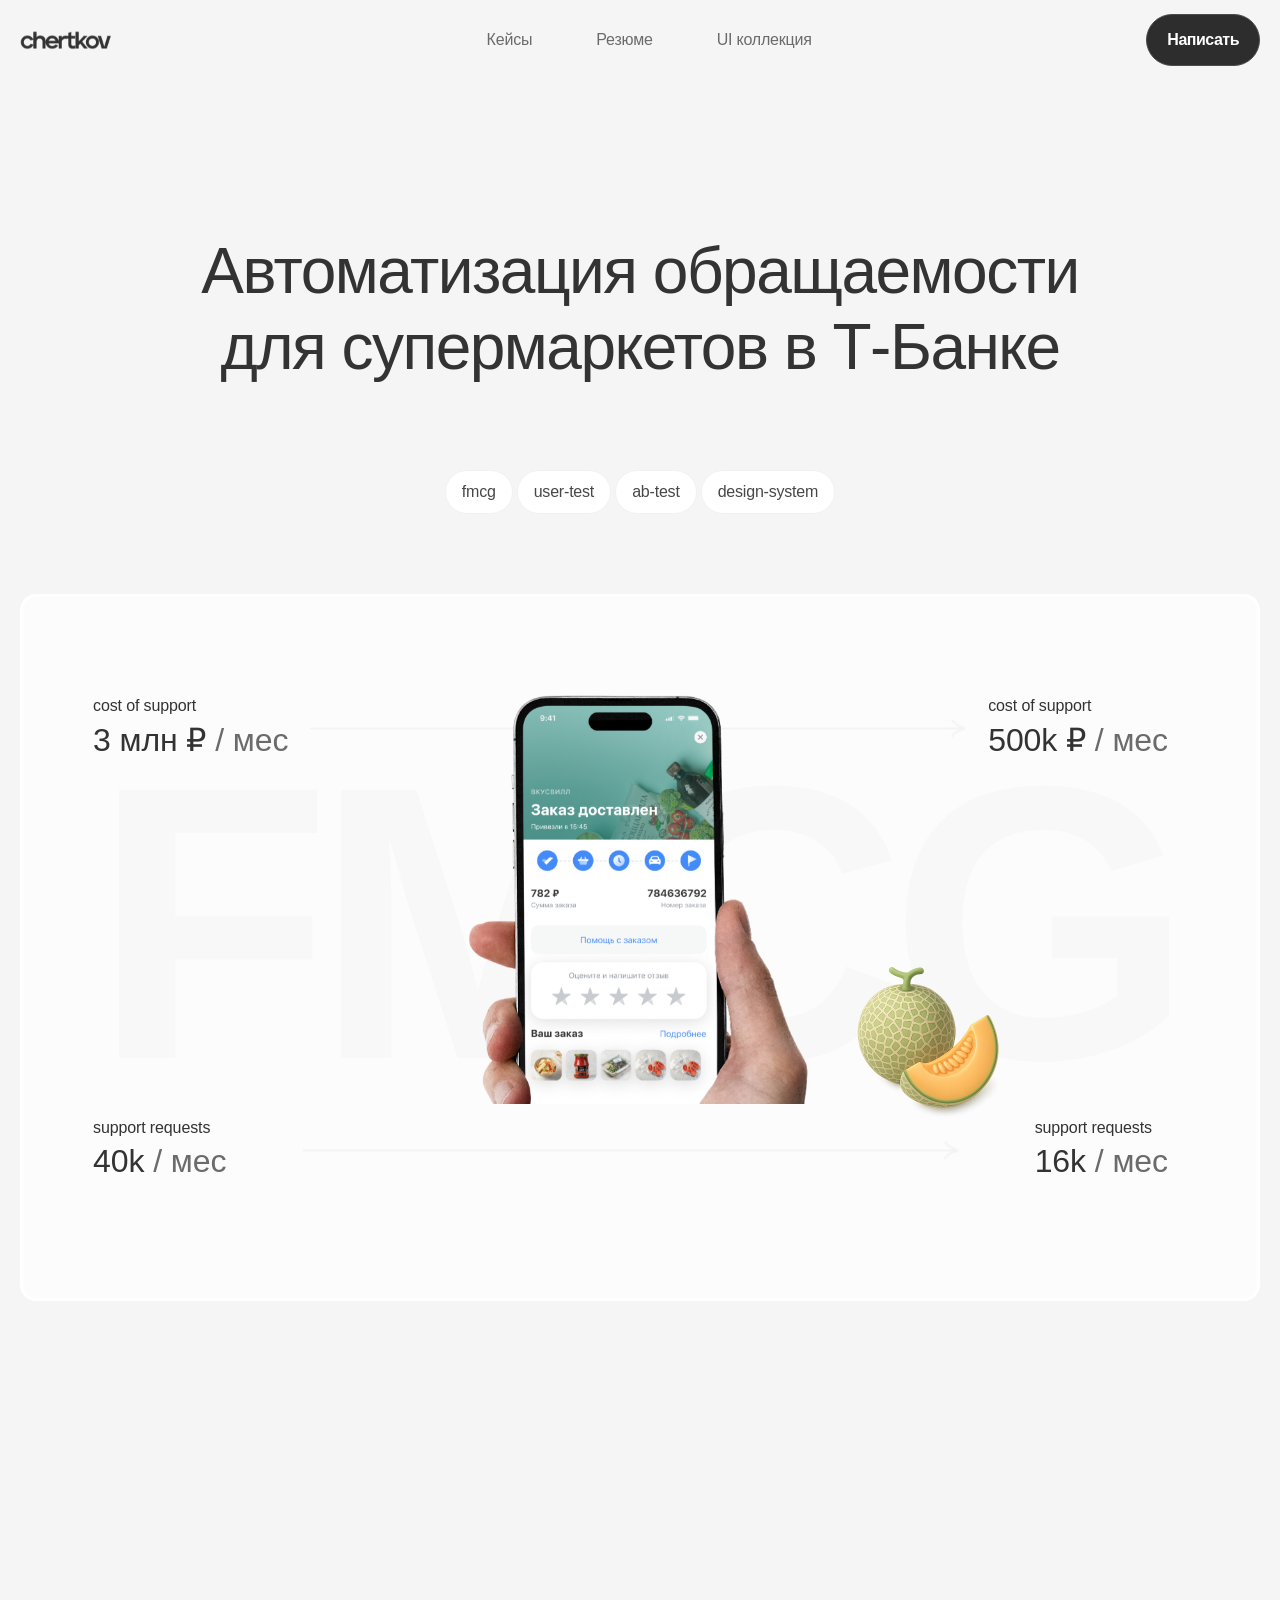
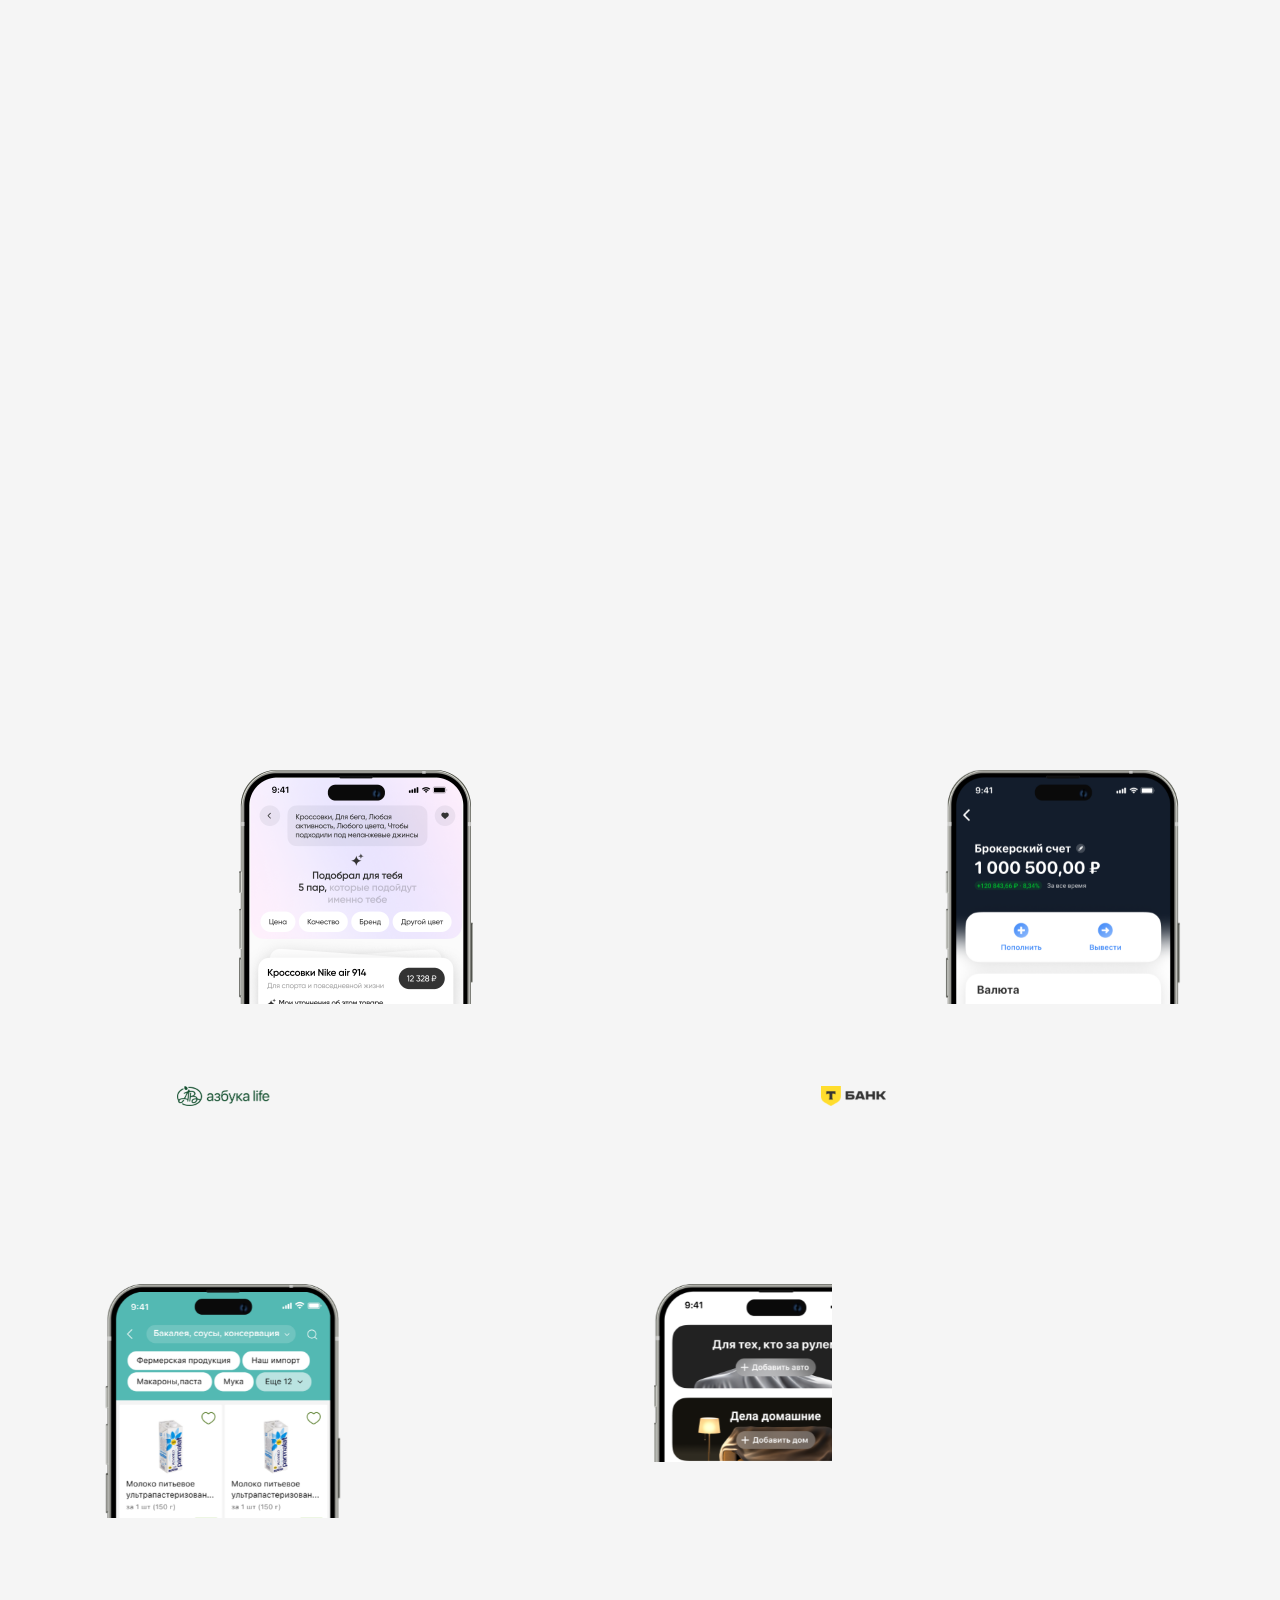
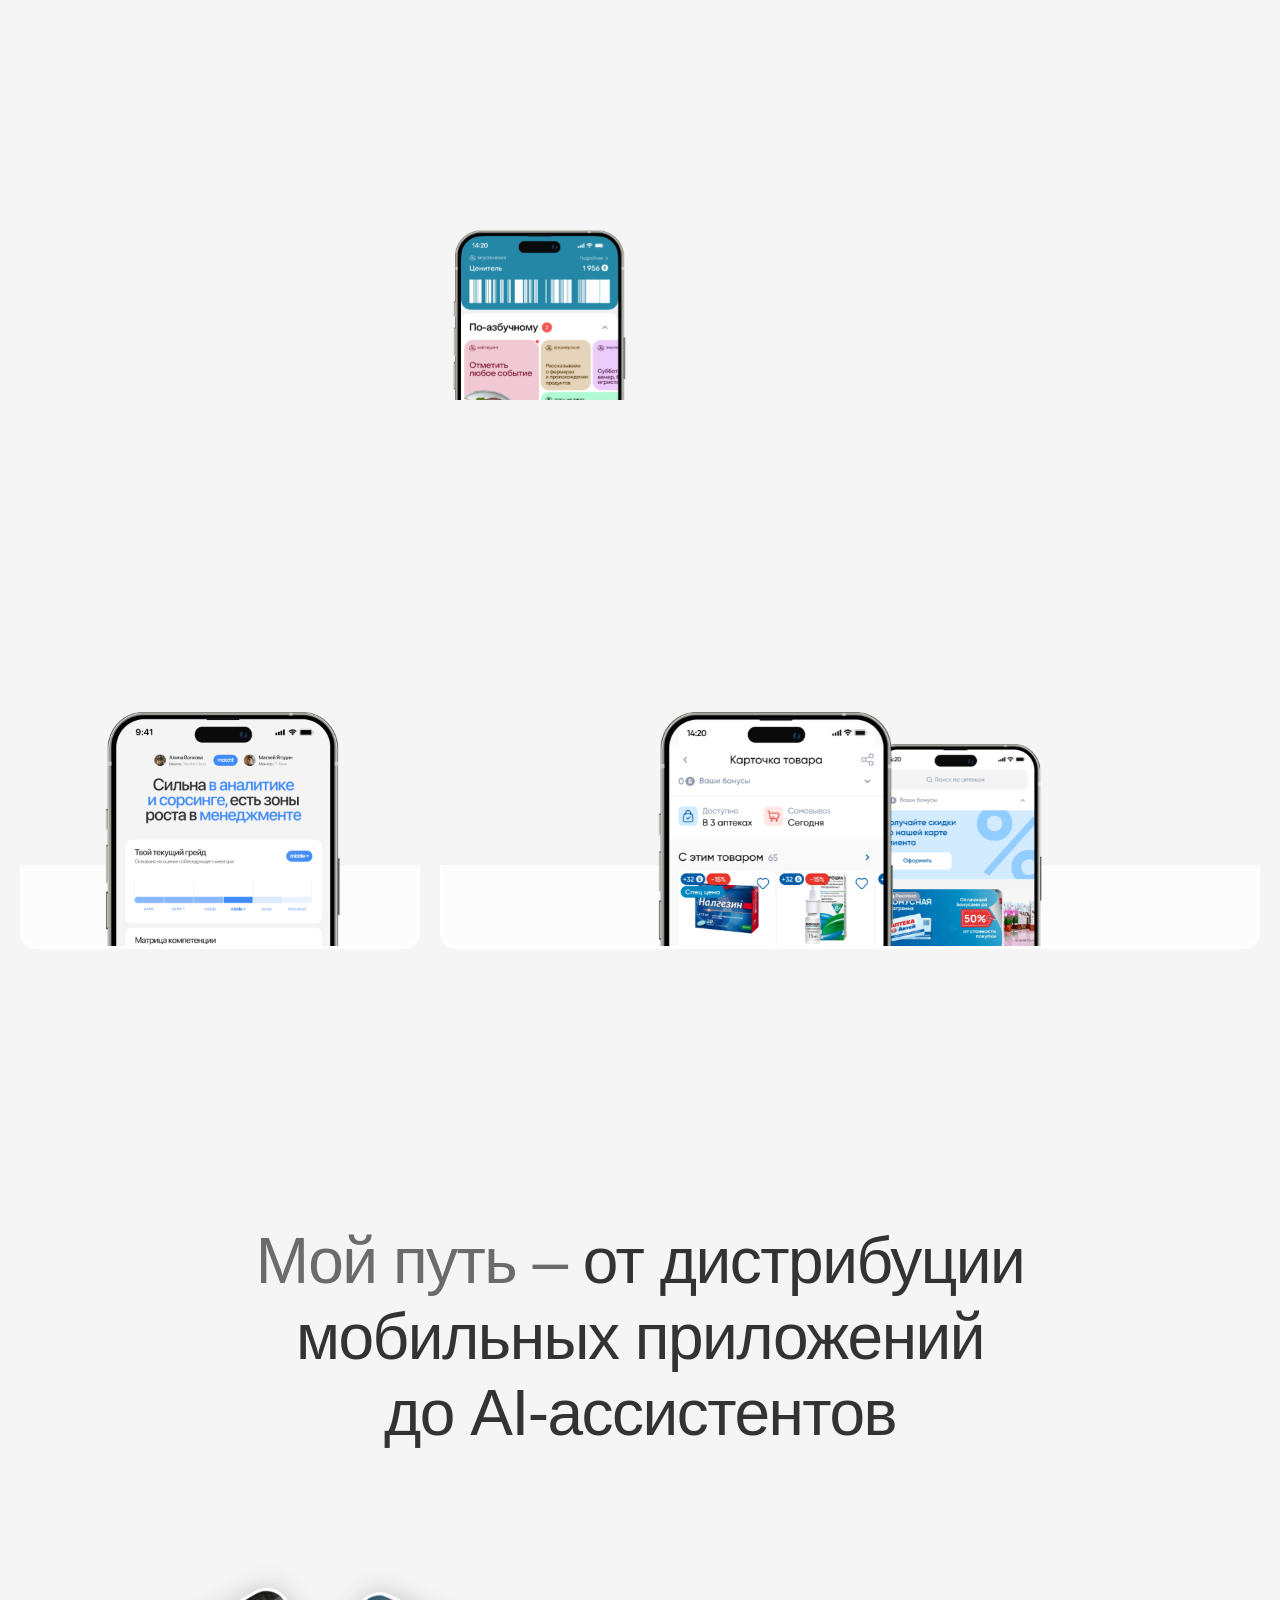
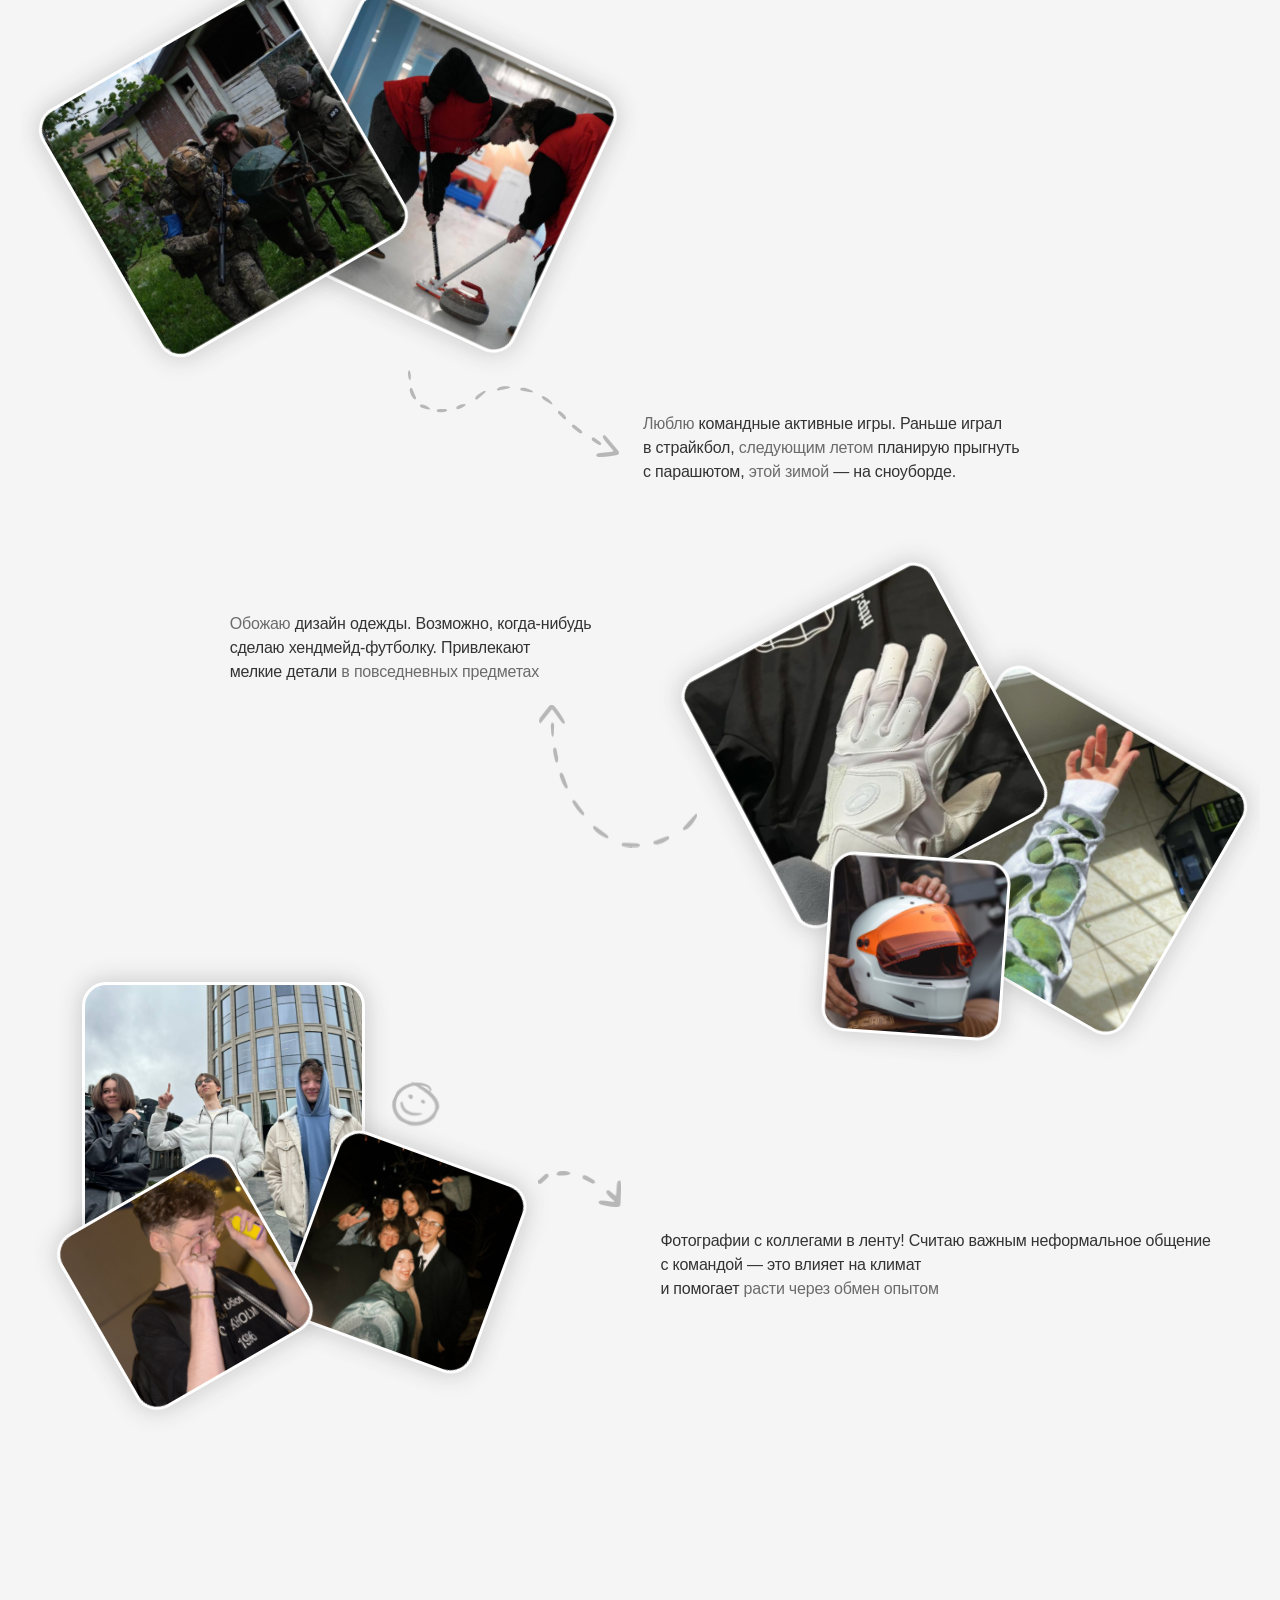
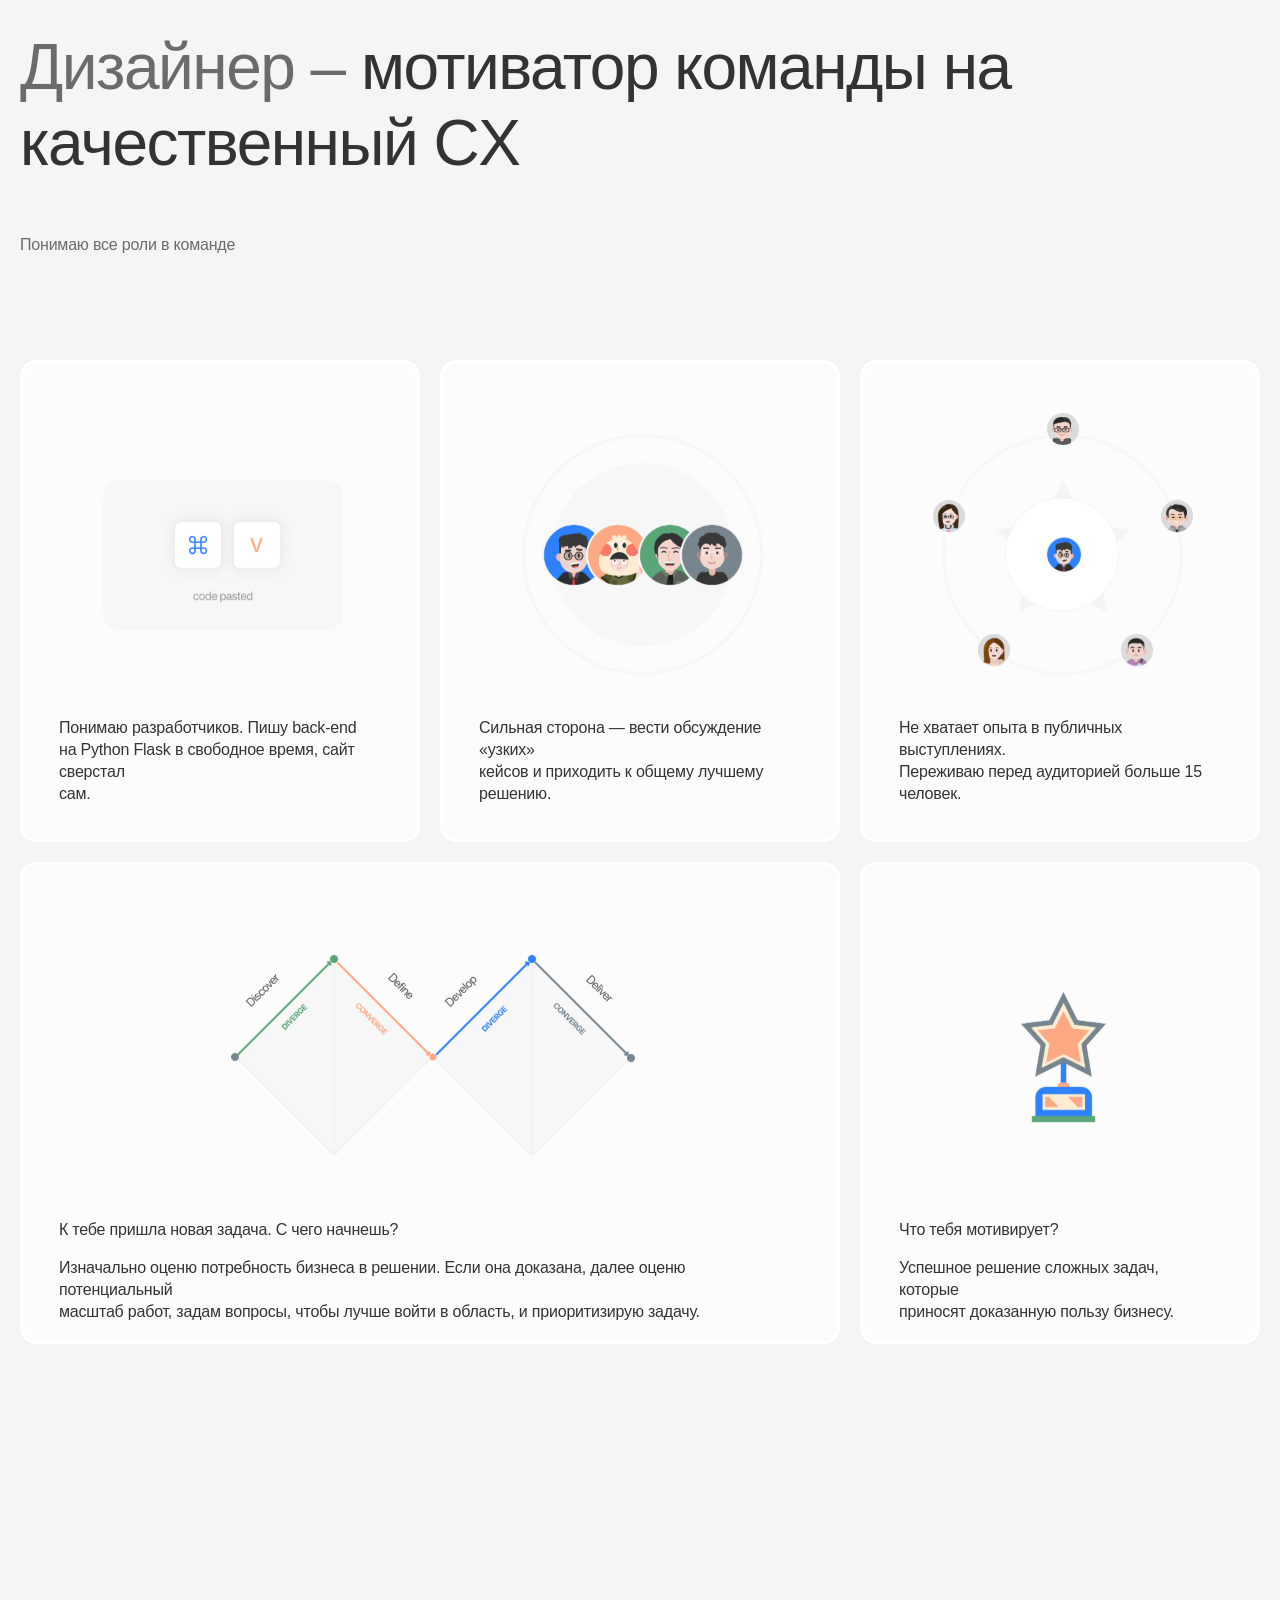
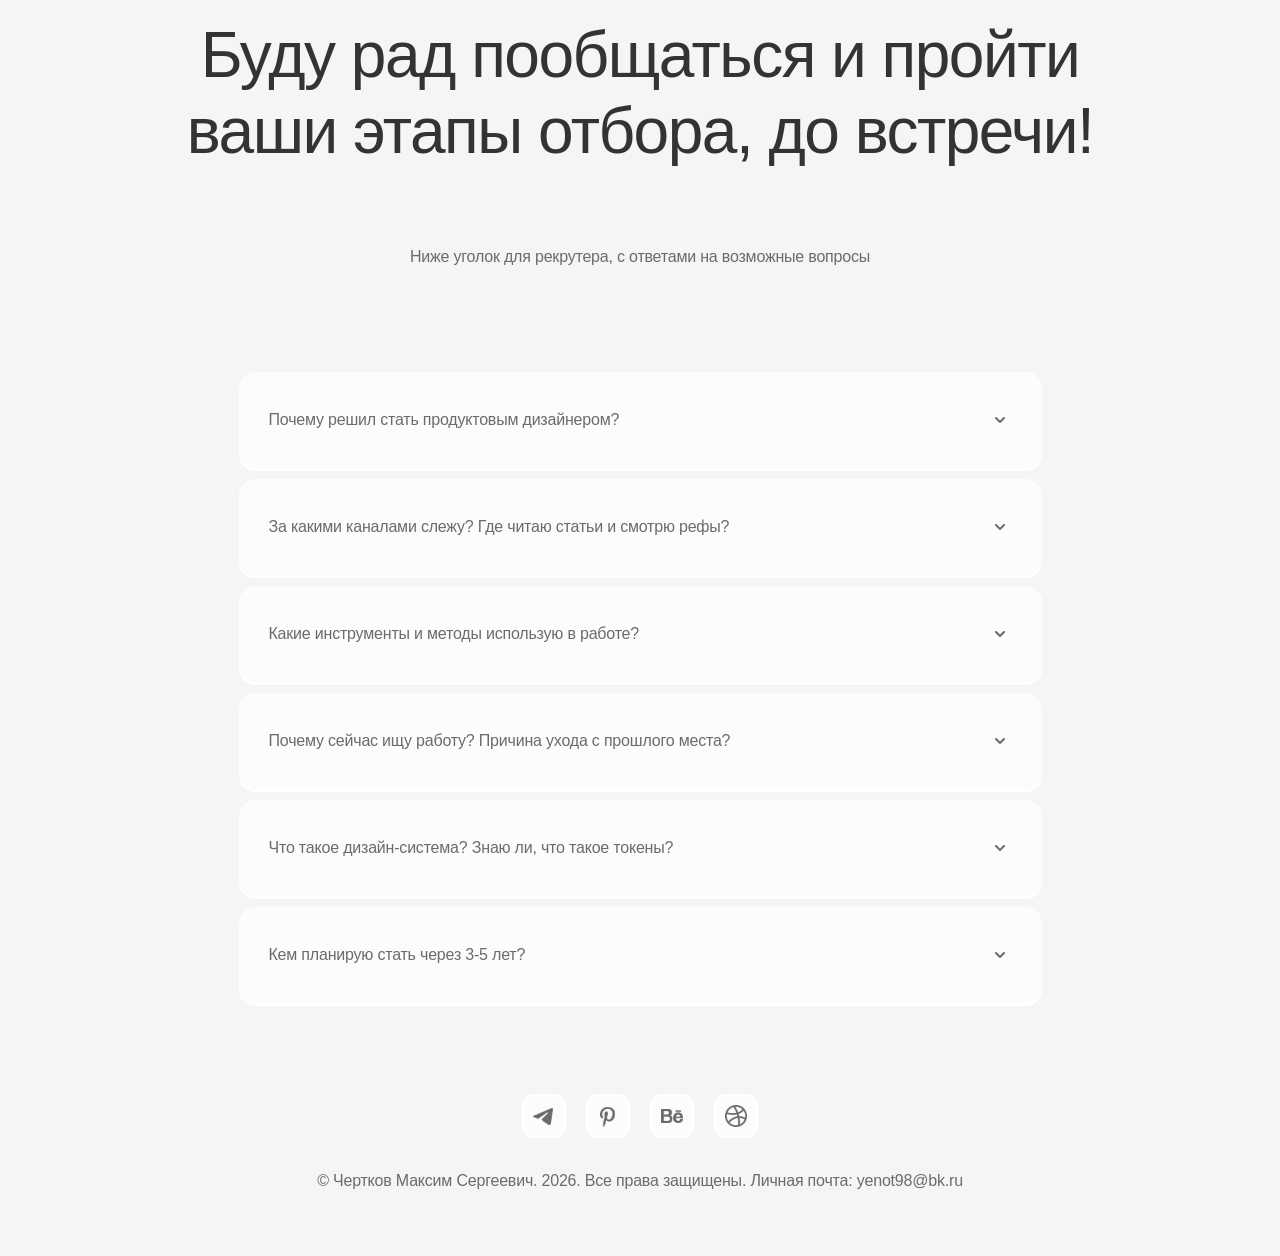
==== commit edd675a2: "Fix CV link" ====
--- a/index.html
+++ b/index.html
@@ -37,8 +37,8 @@
     
     <!-- Preload критических ресурсов -->
     <link rel="preload" href="styles/styles.css" as="style">
-    <link rel="preload" href="SFProDisplay-SFProDisplay-Regular.woff2" as="font" type="font/woff2" crossorigin>
-    <link rel="preload" href="SFProDisplay-SFProDisplay-Medium.woff2" as="font" type="font/woff2" crossorigin>
+    <link rel="preload" href="SF Pro Display/SF Pro Display/Regular.woff2" as="font" type="font/woff2" crossorigin>
+    <link rel="preload" href="SF Pro Display/SF Pro Display/Medium.woff2" as="font" type="font/woff2" crossorigin>
     
     <!-- Stylesheet -->
     <link rel="stylesheet" href="styles/styles.css" />
@@ -55,7 +55,7 @@
         <nav role="navigation">
             <ul>
                 <li><a href="#cases-yrk">Кейсы</a></li>
-                <li><a href="CV | Chertkov Maksim.pdf" target="_blank" rel="noopener noreferrer">Резюме</a></li>
+                <li><a href="CV_Chertkov_Maksim.pdf" target="_blank" rel="noopener noreferrer">Резюме</a></li>
                 <li><a href="ui-collection.html" target="_blank" rel="noopener noreferrer">UI коллекция</a></li>
             </ul>
         </nav>
@@ -68,7 +68,7 @@
     <nav class="header-mobile" role="navigation" aria-label="Мобильная навигация">
         <ul>
             <li><a href="#cases-yrk">Кейсы</a></li>
-            <li><a href="CV | Chertkov Maksim.pdf" target="_blank" rel="noopener noreferrer">Резюме</a></li>
+            <li><a href="CV_Chertkov_Maksim.pdf" target="_blank" rel="noopener noreferrer">Резюме</a></li>
             <li><a href="ui-collection.html" target="_blank" rel="noopener noreferrer">UI коллекция</a></li>
             <li><a href="https://t.me/aeriaal" style="color: #333333;" target="_blank" rel="noopener noreferrer">Написать</a></li>
         </ul>
